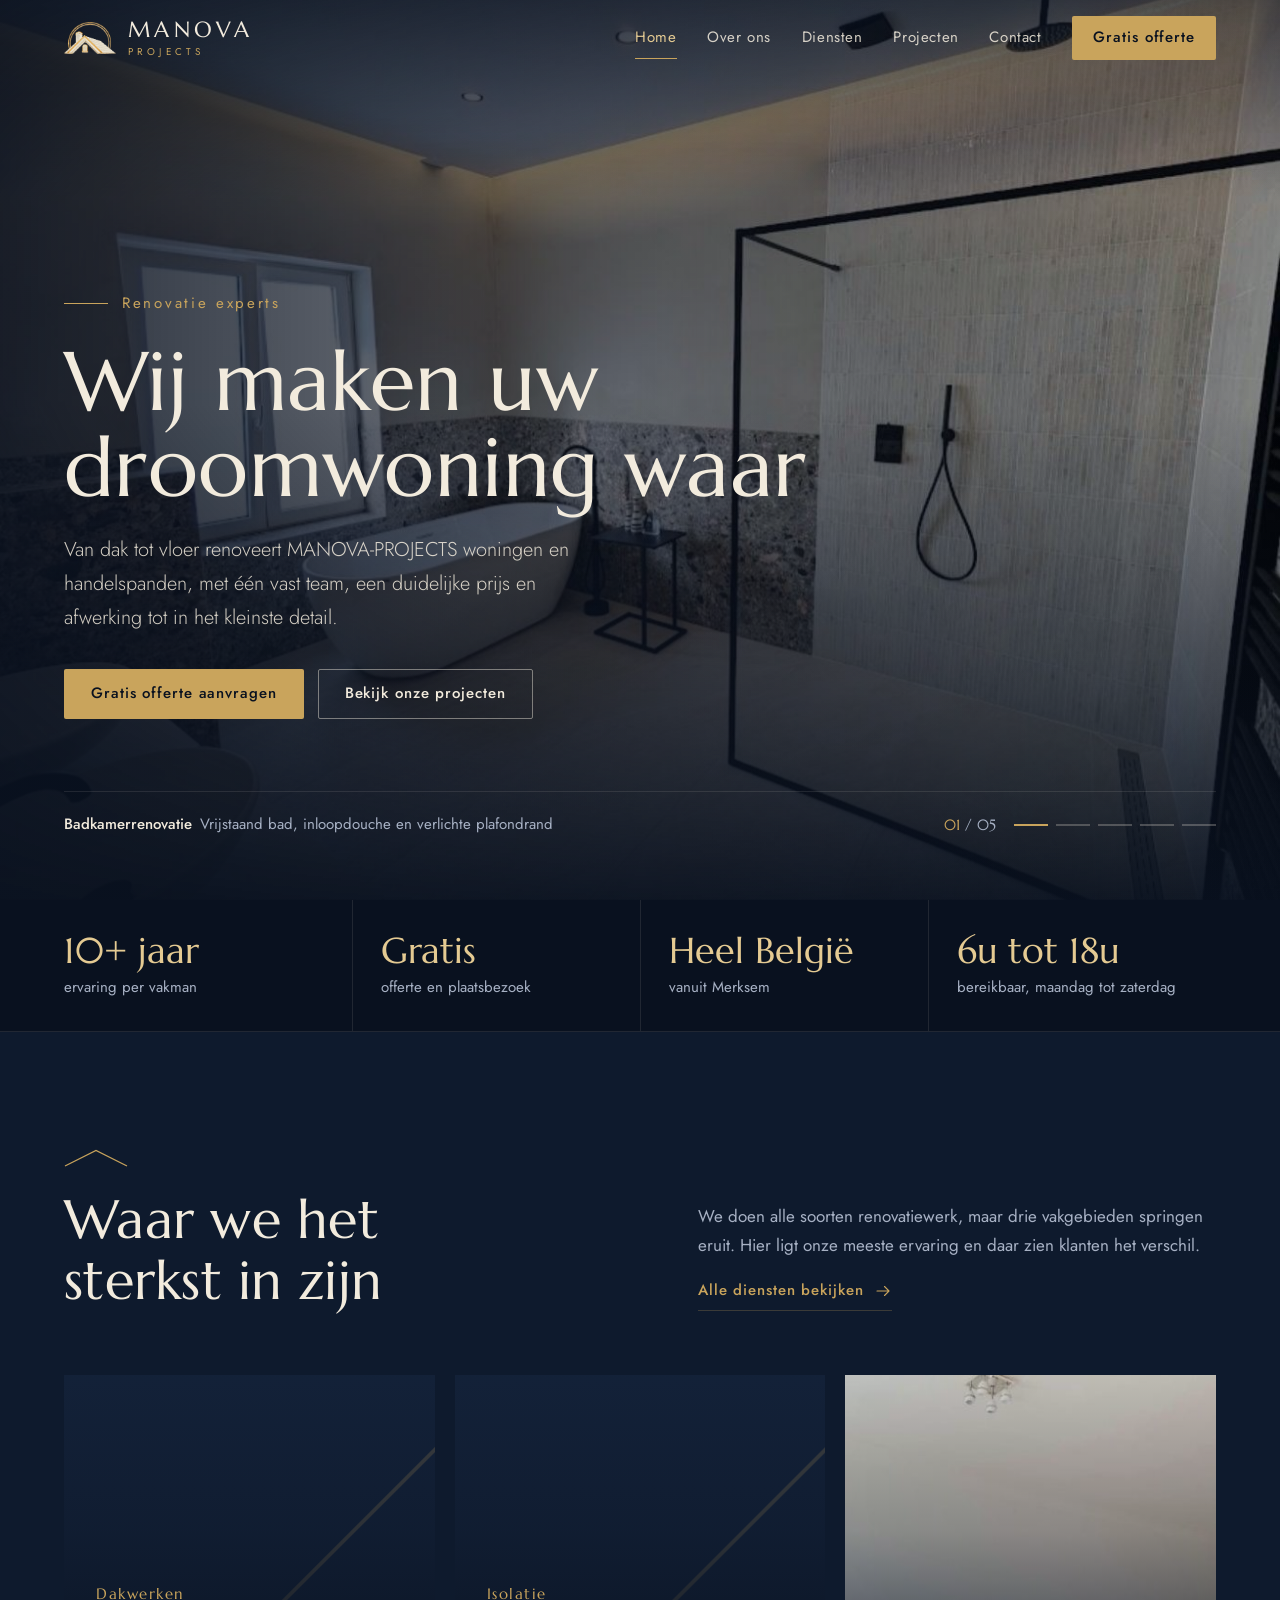
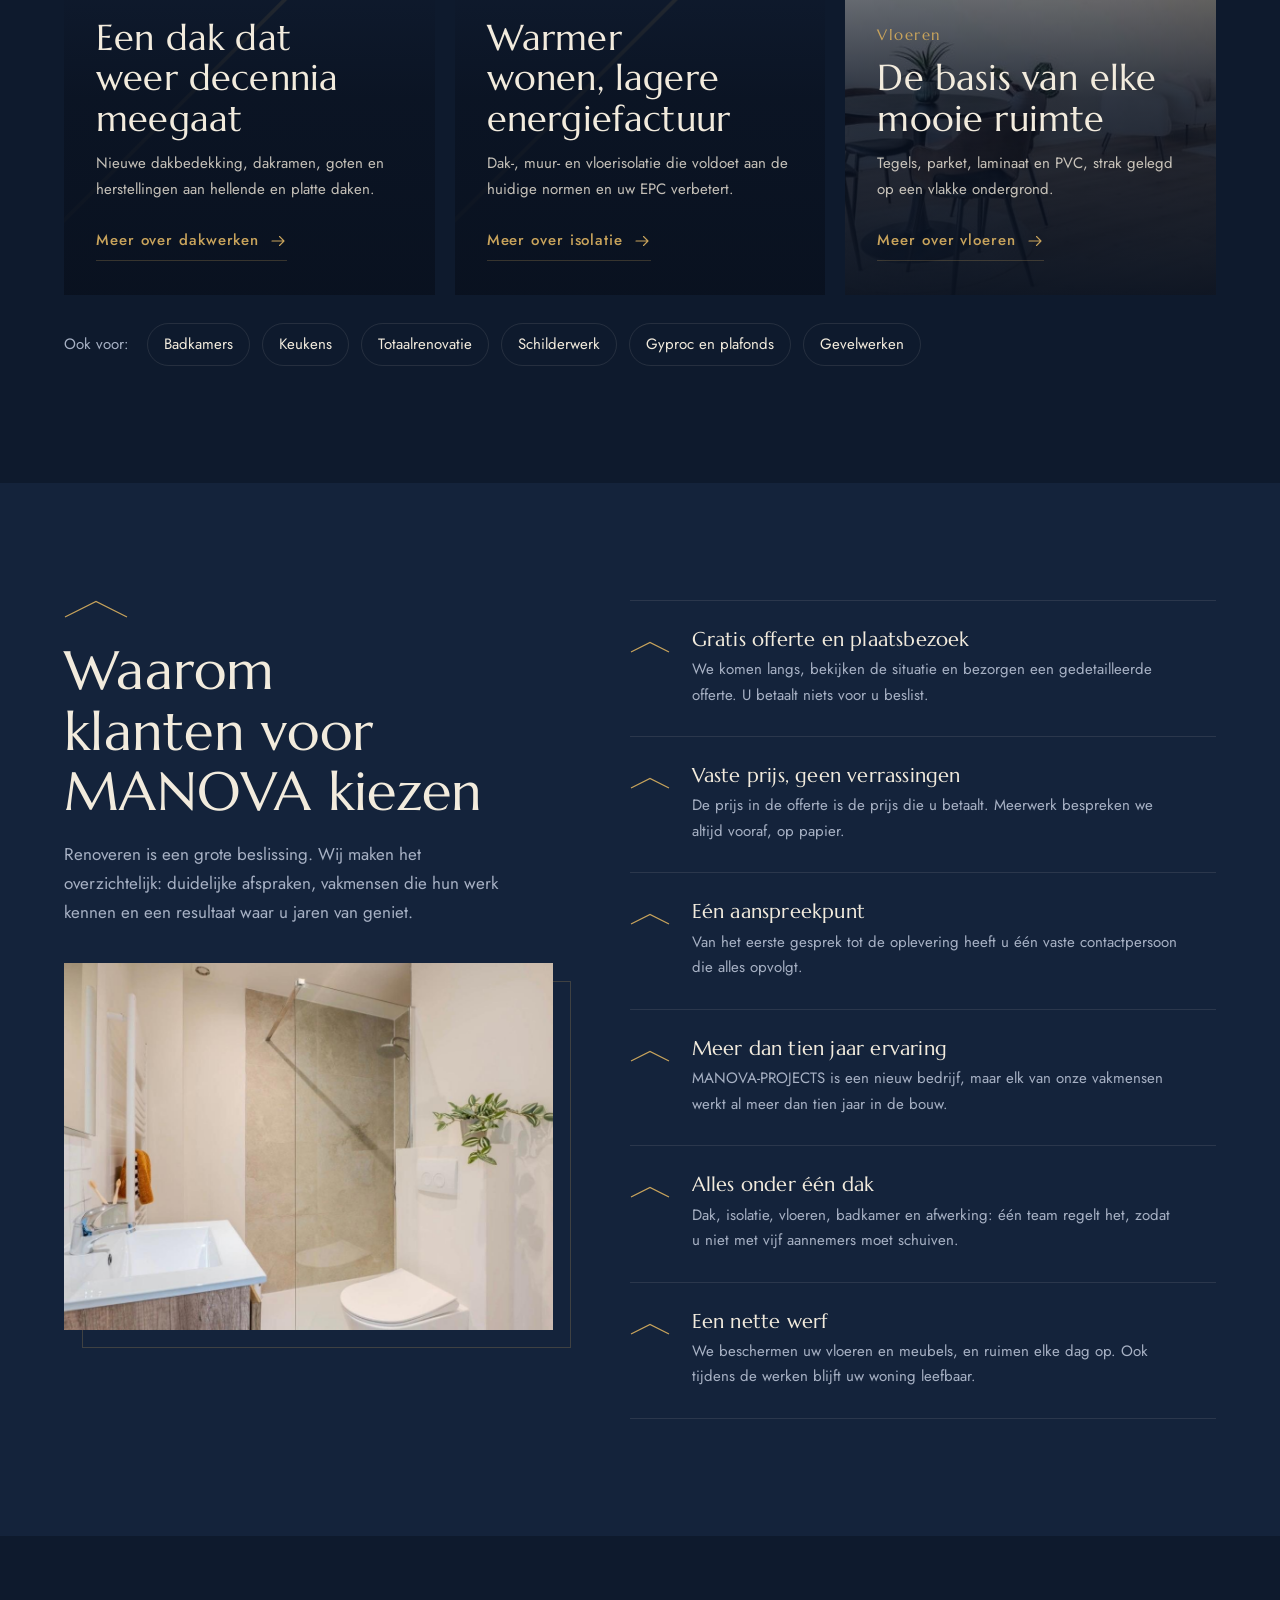
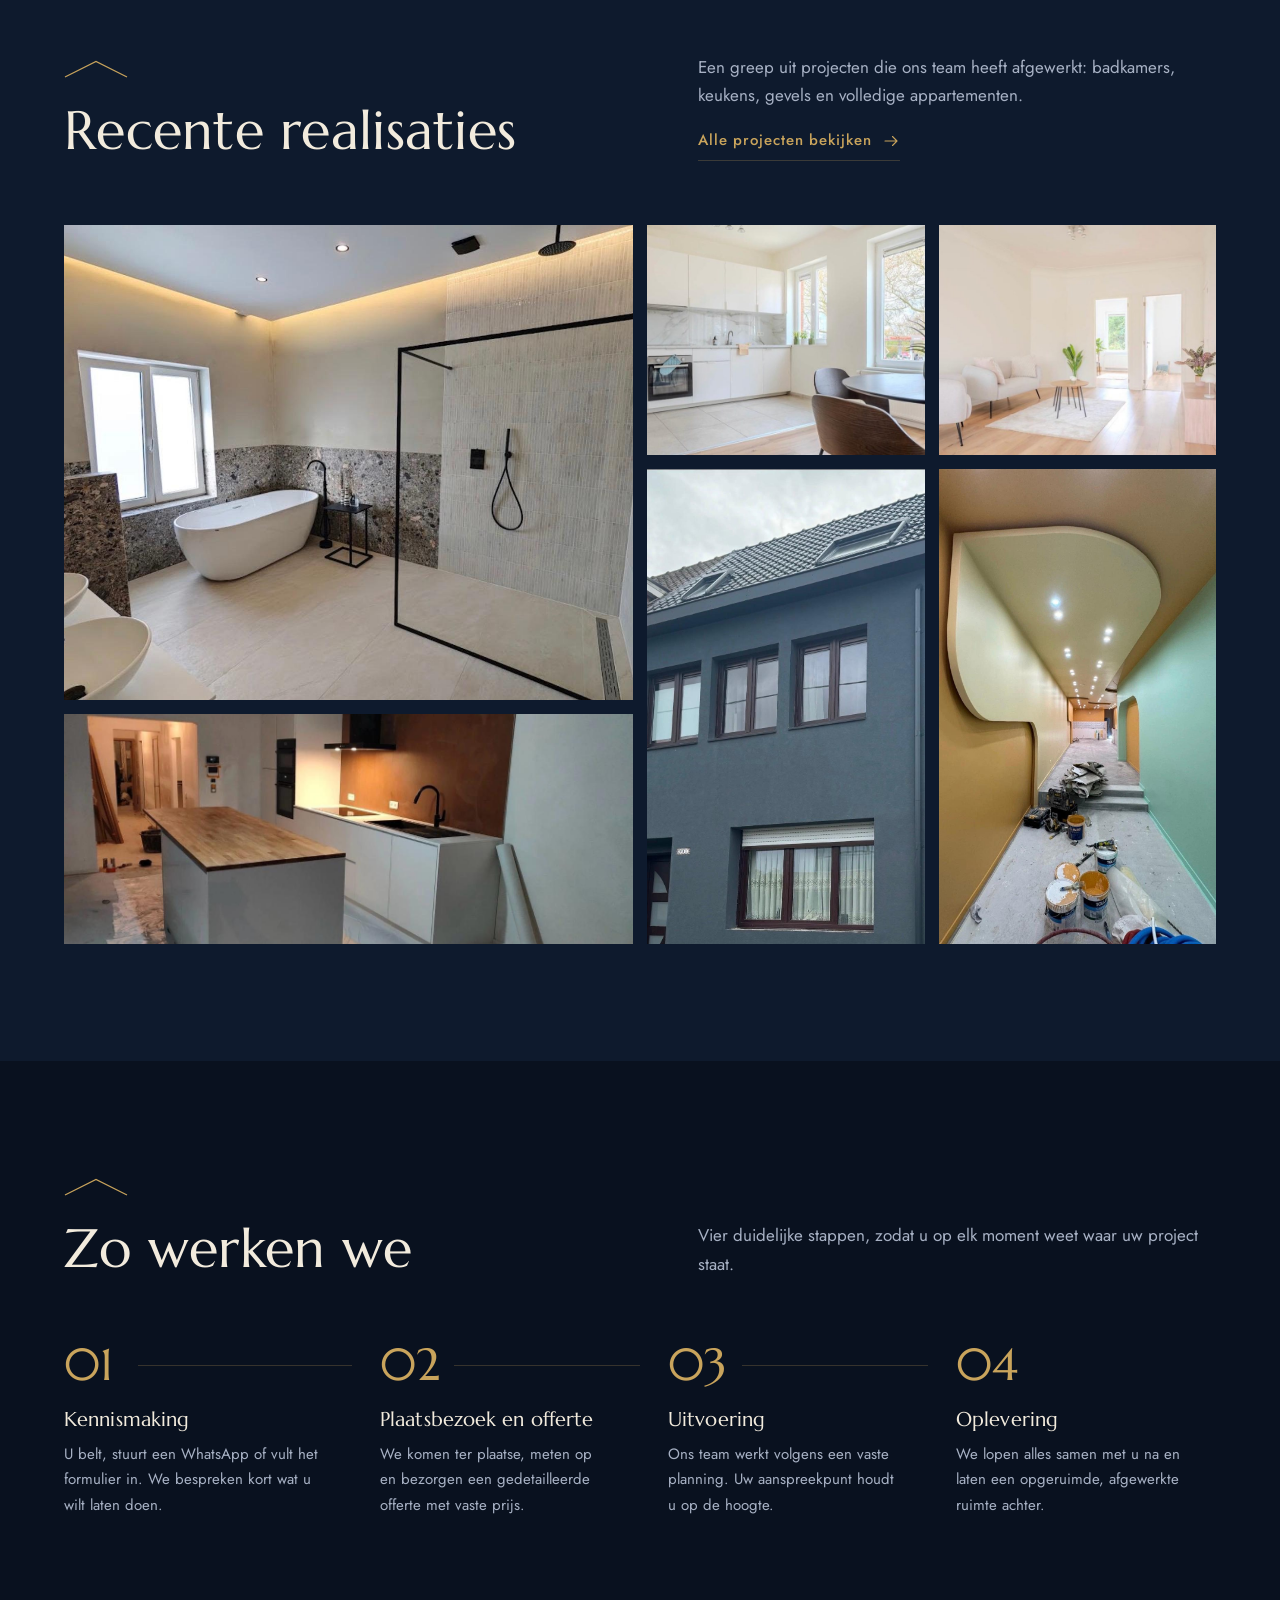
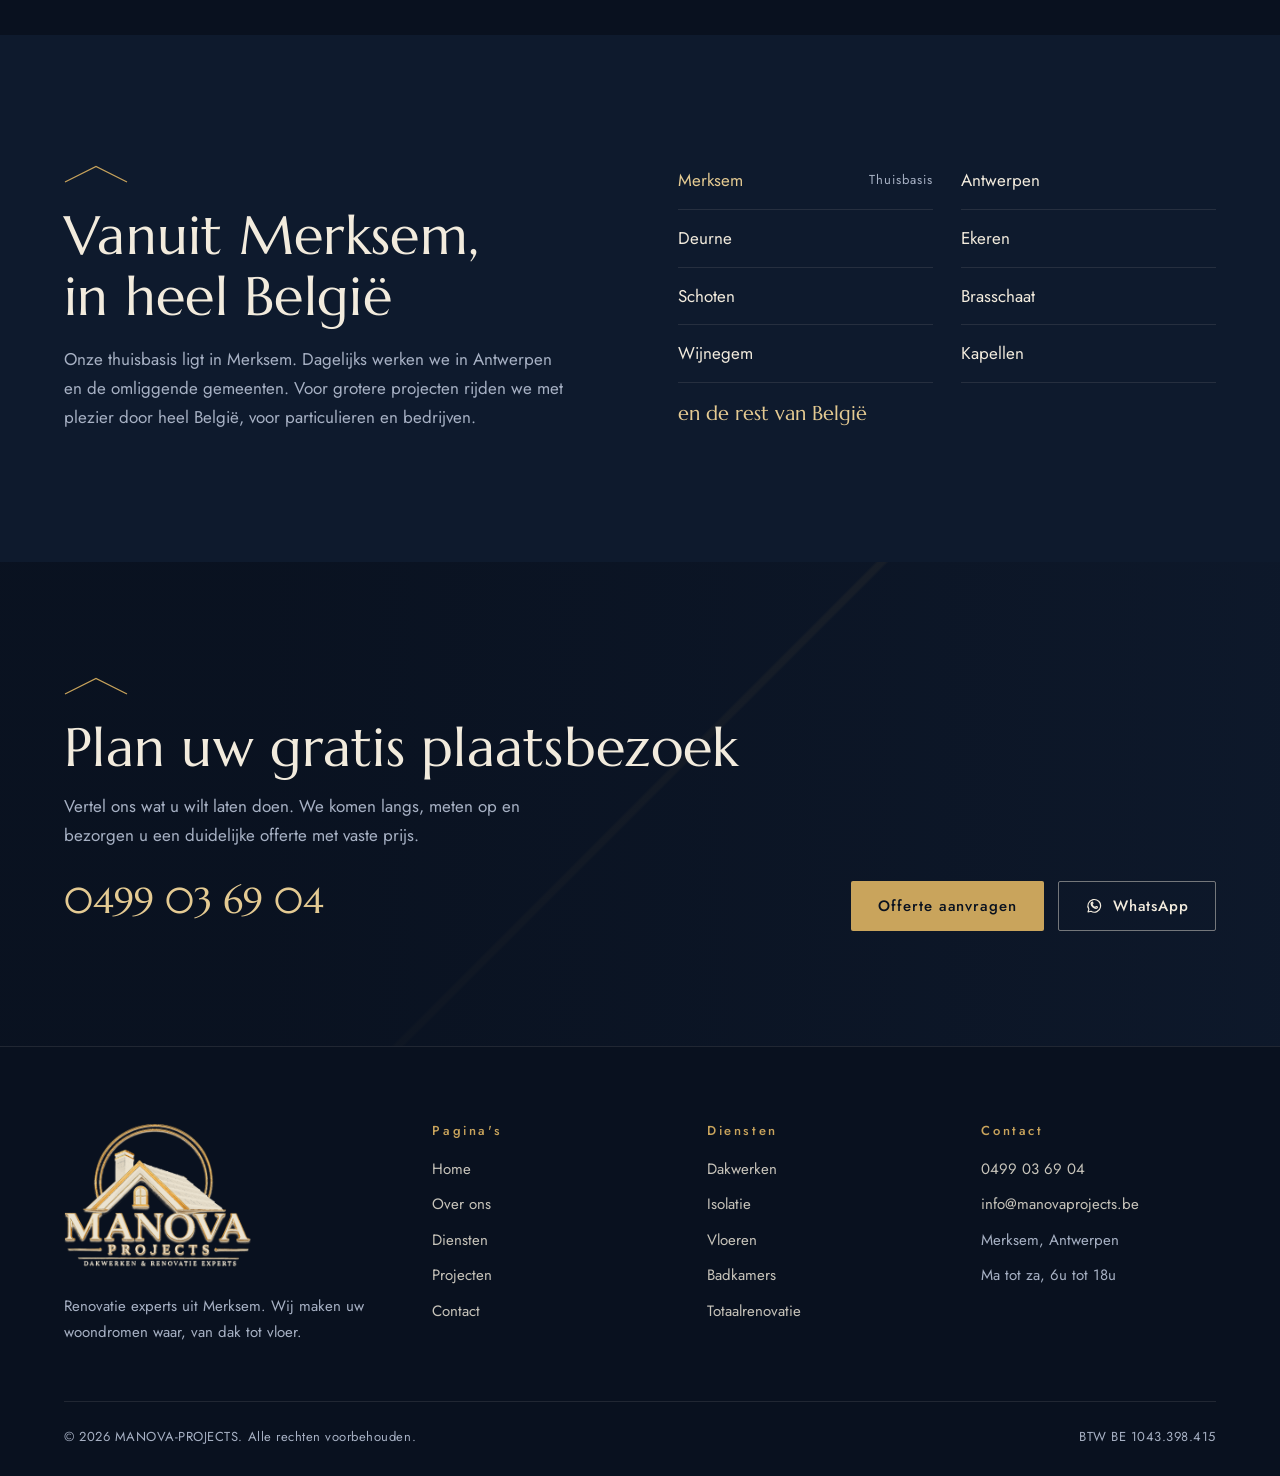
==== index.html @ 38bc994d "Add files via upload" ====
<!DOCTYPE html>
<html lang="nl-BE">
<head>
<meta charset="utf-8">
<meta name="viewport" content="width=device-width, initial-scale=1, viewport-fit=cover">
<title>MANOVA-PROJECTS | Renovatie, dakwerken en isolatie in Antwerpen</title>
<meta name="description" content="MANOVA-PROJECTS uit Merksem: dakwerken, isolatie, vloeren, badkamers, keukens en totaalrenovatie voor particulieren en bedrijven. Gratis offerte met vaste prijs.">
<meta name="theme-color" content="#09111F">
<meta property="og:type" content="website">
<meta property="og:locale" content="nl_BE">
<meta property="og:site_name" content="MANOVA-PROJECTS">
<meta property="og:title" content="MANOVA-PROJECTS | Renovatie, dakwerken en isolatie in Antwerpen">
<meta property="og:description" content="MANOVA-PROJECTS uit Merksem: dakwerken, isolatie, vloeren, badkamers, keukens en totaalrenovatie voor particulieren en bedrijven. Gratis offerte met vaste prijs.">
<meta property="og:image" content="https://manovaprojects.be/images/badkamer-vrijstaand-bad.jpg">
<meta property="og:url" content="https://manovaprojects.be/">
<link rel="canonical" href="https://manovaprojects.be/">
<link rel="icon" type="image/png" href="images/favicon.png">
<link rel="apple-touch-icon" href="images/apple-touch-icon.png">
<link rel="preconnect" href="https://fonts.googleapis.com">
<link rel="preconnect" href="https://fonts.gstatic.com" crossorigin>
<link rel="stylesheet" href="https://fonts.googleapis.com/css2?family=Jost:wght@300;400;500&family=Marcellus&display=swap">
<link rel="stylesheet" href="style.css?v=2">
<script type="application/ld+json">
{
  "@context": "https://schema.org",
  "@type": "HomeAndConstructionBusiness",
  "name": "MANOVA-PROJECTS",
  "slogan": "Renovatie experts, dromen waar maken",
  "telephone": "+32499036904",
  "email": "info@manovaprojects.be",
  "vatID": "BE1043398415",
  "image": "https://manovaprojects.be/images/logo-manova-projects.png",
  "logo": "https://manovaprojects.be/images/logo-manova-projects.png",
  "url": "https://manovaprojects.be/",
  "address": { "@type": "PostalAddress", "addressLocality": "Merksem", "addressRegion": "Antwerpen", "addressCountry": "BE" },
  "areaServed": "BE",
  "openingHoursSpecification": [{ "@type": "OpeningHoursSpecification", "dayOfWeek": ["Monday","Tuesday","Wednesday","Thursday","Friday","Saturday"], "opens": "06:00", "closes": "18:00" }]
}
</script>
</head>
<body class="page-home">
<a class="skip-link" href="#inhoud">Naar de inhoud</a>

<header class="site-header">
  <div class="wrap header-inner">
    <a class="brand" href="index.html" aria-label="MANOVA-PROJECTS, naar de startpagina">
      <img src="images/logo-embleem.png" alt="" width="300" height="186">
      <span class="brand-text"><span class="brand-name">MANOVA</span><span class="brand-sub">PROJECTS</span></span>
    </a>
    <nav class="main-nav" id="hoofdmenu" aria-label="Hoofdmenu">
      <a href="index.html" aria-current="page">Home</a>
      <a href="over-ons.html">Over ons</a>
      <a href="diensten.html">Diensten</a>
      <a href="projecten.html">Projecten</a>
      <a href="contact.html">Contact</a>
      <a class="btn btn-gold" href="contact.html">Gratis offerte</a>
    </nav>
    <button class="menu-toggle" type="button" aria-controls="hoofdmenu" aria-expanded="false" aria-label="Menu openen">
      <span></span><span></span><span></span>
    </button>
  </div>
</header>

<main id="inhoud">

<section class="hero" data-slideshow aria-label="Uitgelichte projecten">
  <div class="hero-slides">
    <figure class="hero-slide is-active" data-type="Badkamerrenovatie" data-caption="Vrijstaand bad, inloopdouche en verlichte plafondrand">
      <img src="images/badkamer-vrijstaand-bad.jpg" alt="Gerenoveerde badkamer met vrijstaand bad en inloopdouche met zwart profiel" width="1309" height="936" fetchpriority="high">
    </figure>
    <figure class="hero-slide" data-type="Keuken op maat" data-caption="Kookeiland met massief eiken werkblad">
      <img src="images/keuken-eiland-maatwerk.jpg" alt="Nieuwe witte keuken met kookeiland in eik" width="1196" height="519" loading="lazy" decoding="async">
    </figure>
    <figure class="hero-slide" data-type="Gevelrenovatie" data-caption="Gevel afgewerkt met crepi in antraciet">
      <img src="images/gevel-crepi-antraciet.jpg" alt="Rijwoning met nieuwe gevel in antraciet crepi en dakvlakramen" width="1320" height="1376" loading="lazy" decoding="async" style="object-position:center 30%">
    </figure>
    <figure class="hero-slide" data-type="Gyproc en schilderwerk" data-caption="Gebogen verlaagd plafond met inbouwspots">
      <img src="images/gang-gyproc-plafond.jpg" alt="Gang met gebogen gyprocplafond, inbouwspots en kleurrijk schilderwerk" width="1199" height="1593" loading="lazy" decoding="async" style="object-position:center 40%">
    </figure>
    <figure class="hero-slide" data-type="Totaalrenovatie appartement" data-caption="Nieuwe vloeren, wanden en verlichting">
      <img src="images/woonkamer-eethoek-parket.jpg" alt="Lichte gerenoveerde woonkamer met eethoek en nieuwe houten vloer" width="949" height="566" loading="lazy" decoding="async">
    </figure>
  </div>
  <div class="wrap hero-content">
    <p class="hero-kicker">Renovatie experts</p>
    <h1>Wij maken uw droomwoning waar</h1>
    <p class="hero-lead">Van dak tot vloer renoveert MANOVA-PROJECTS woningen en handelspanden, met één vast team, een duidelijke prijs en afwerking tot in het kleinste detail.</p>
    <div class="hero-actions">
      <a class="btn btn-gold" href="contact.html">Gratis offerte aanvragen</a>
      <a class="btn btn-line" href="projecten.html">Bekijk onze projecten</a>
    </div>
    <div class="hero-meta">
      <p class="hero-caption" aria-live="polite"><strong>Badkamerrenovatie</strong>&ensp;Vrijstaand bad, inloopdouche en verlichte plafondrand</p>
      <div class="hero-controls">
        <span class="hero-count"><b>01</b> / <span>05</span></span>
        <div class="hero-dots"></div>
      </div>
    </div>
  </div>
</section>

<section class="facts" aria-label="In het kort">
  <div class="wrap">
    <ul class="facts-list">
      <li><strong>10+ jaar</strong><span>ervaring per vakman</span></li>
      <li><strong>Gratis</strong><span>offerte en plaatsbezoek</span></li>
      <li><strong>Heel België</strong><span>vanuit Merksem</span></li>
      <li><strong>6u tot 18u</strong><span>bereikbaar, maandag tot zaterdag</span></li>
    </ul>
  </div>
</section>

<section class="section" aria-labelledby="diensten-titel">
  <div class="wrap">
    <div class="section-head reveal">
      <div>
        <svg class="gable" viewBox="0 0 64 18" aria-hidden="true"><path d="M1 17 32 1.5 63 17" fill="none" stroke="currentColor" stroke-width="1.2"/></svg>
        <h2 id="diensten-titel">Waar we het sterkst in zijn</h2>
      </div>
      <div>
        <p>We doen alle soorten renovatiewerk, maar drie vakgebieden springen eruit. Hier ligt onze meeste ervaring en daar zien klanten het verschil.</p>
        <a class="link-gold" href="diensten.html">Alle diensten bekijken <svg viewBox="0 0 24 24" fill="none" stroke="currentColor" stroke-width="1.5" stroke-linecap="round" stroke-linejoin="round" aria-hidden="true"><path d="M4 12h15M14 6l6 6-6 6"/></svg></a>
      </div>
    </div>

    <div class="spotlight">
      <a class="spot reveal" href="diensten.html#dakwerken">
        <img src="images/dakwerk-dakpannen-leggen.jpg" alt="Dakwerker plaatst nieuwe dakpannen op een hellend dak" width="1600" height="1067" loading="lazy" decoding="async" data-fallback="https://images.unsplash.com/photo-1745478433539-90d9a2e8579e?auto=format&amp;fit=crop&amp;w=1600&amp;q=80">
        <div class="spot-body">
          <span class="spot-num">Dakwerken</span>
          <h3>Een dak dat weer decennia meegaat</h3>
          <p>Nieuwe dakbedekking, dakramen, goten en herstellingen aan hellende en platte daken.</p>
          <span class="link-gold">Meer over dakwerken <svg viewBox="0 0 24 24" fill="none" stroke="currentColor" stroke-width="1.5" stroke-linecap="round" stroke-linejoin="round" aria-hidden="true"><path d="M4 12h15M14 6l6 6-6 6"/></svg></span>
        </div>
      </a>
      <a class="spot reveal" data-delay="1" href="diensten.html#isolatie">
        <img src="images/isolatie-glaswol-wand.jpg" alt="Isolatiemateriaal tussen de stijlen van een wand" width="1600" height="1067" loading="lazy" decoding="async" data-fallback="https://images.unsplash.com/photo-1607400201889-565b1ee75f8e?auto=format&amp;fit=crop&amp;w=1600&amp;q=80">
        <div class="spot-body">
          <span class="spot-num">Isolatie</span>
          <h3>Warmer wonen, lagere energiefactuur</h3>
          <p>Dak-, muur- en vloerisolatie die voldoet aan de huidige normen en uw EPC verbetert.</p>
          <span class="link-gold">Meer over isolatie <svg viewBox="0 0 24 24" fill="none" stroke="currentColor" stroke-width="1.5" stroke-linecap="round" stroke-linejoin="round" aria-hidden="true"><path d="M4 12h15M14 6l6 6-6 6"/></svg></span>
        </div>
      </a>
      <a class="spot reveal" data-delay="2" href="diensten.html#vloeren">
        <img src="images/woonkamer-eethoek-parket.jpg" alt="Nieuwe houten vloer in een gerenoveerde woonkamer" width="949" height="566" loading="lazy" decoding="async">
        <div class="spot-body">
          <span class="spot-num">Vloeren</span>
          <h3>De basis van elke mooie ruimte</h3>
          <p>Tegels, parket, laminaat en PVC, strak gelegd op een vlakke ondergrond.</p>
          <span class="link-gold">Meer over vloeren <svg viewBox="0 0 24 24" fill="none" stroke="currentColor" stroke-width="1.5" stroke-linecap="round" stroke-linejoin="round" aria-hidden="true"><path d="M4 12h15M14 6l6 6-6 6"/></svg></span>
        </div>
      </a>
    </div>

    <div class="also-list reveal">
      <span>Ook voor:</span>
      <a href="diensten.html#badkamers">Badkamers</a>
      <a href="diensten.html#keukens">Keukens</a>
      <a href="diensten.html#totaalrenovatie">Totaalrenovatie</a>
      <a href="diensten.html#schilderwerk">Schilderwerk</a>
      <a href="diensten.html#gyproc">Gyproc en plafonds</a>
      <a href="diensten.html#gevelwerken">Gevelwerken</a>
    </div>
  </div>
</section>

<section class="section section-raised" aria-labelledby="waarom-titel">
  <div class="wrap why">
    <div class="why-visual reveal">
      <svg class="gable" viewBox="0 0 64 18" aria-hidden="true"><path d="M1 17 32 1.5 63 17" fill="none" stroke="currentColor" stroke-width="1.2"/></svg>
      <h2 id="waarom-titel">Waarom klanten voor MANOVA kiezen</h2>
      <p>Renoveren is een grote beslissing. Wij maken het overzichtelijk: duidelijke afspraken, vakmensen die hun werk kennen en een resultaat waar u jaren van geniet.</p>
      <div class="why-photo">
        <img src="images/badkamer-inloopdouche.jpg" alt="Afgewerkte badkamer met inloopdouche en hangtoilet" width="1320" height="792" loading="lazy" decoding="async">
      </div>
    </div>
    <ul class="reasons">
      <li class="reveal"><svg viewBox="0 0 40 12" aria-hidden="true"><path d="M1 11 20 1.5 39 11" fill="none" stroke="currentColor" stroke-width="1.2"/></svg><div><h3>Gratis offerte en plaatsbezoek</h3><p>We komen langs, bekijken de situatie en bezorgen een gedetailleerde offerte. U betaalt niets voor u beslist.</p></div></li>
      <li class="reveal"><svg viewBox="0 0 40 12" aria-hidden="true"><path d="M1 11 20 1.5 39 11" fill="none" stroke="currentColor" stroke-width="1.2"/></svg><div><h3>Vaste prijs, geen verrassingen</h3><p>De prijs in de offerte is de prijs die u betaalt. Meerwerk bespreken we altijd vooraf, op papier.</p></div></li>
      <li class="reveal"><svg viewBox="0 0 40 12" aria-hidden="true"><path d="M1 11 20 1.5 39 11" fill="none" stroke="currentColor" stroke-width="1.2"/></svg><div><h3>Eén aanspreekpunt</h3><p>Van het eerste gesprek tot de oplevering heeft u één vaste contactpersoon die alles opvolgt.</p></div></li>
      <li class="reveal"><svg viewBox="0 0 40 12" aria-hidden="true"><path d="M1 11 20 1.5 39 11" fill="none" stroke="currentColor" stroke-width="1.2"/></svg><div><h3>Meer dan tien jaar ervaring</h3><p>MANOVA-PROJECTS is een nieuw bedrijf, maar elk van onze vakmensen werkt al meer dan tien jaar in de bouw.</p></div></li>
      <li class="reveal"><svg viewBox="0 0 40 12" aria-hidden="true"><path d="M1 11 20 1.5 39 11" fill="none" stroke="currentColor" stroke-width="1.2"/></svg><div><h3>Alles onder één dak</h3><p>Dak, isolatie, vloeren, badkamer en afwerking: één team regelt het, zodat u niet met vijf aannemers moet schuiven.</p></div></li>
      <li class="reveal"><svg viewBox="0 0 40 12" aria-hidden="true"><path d="M1 11 20 1.5 39 11" fill="none" stroke="currentColor" stroke-width="1.2"/></svg><div><h3>Een nette werf</h3><p>We beschermen uw vloeren en meubels, en ruimen elke dag op. Ook tijdens de werken blijft uw woning leefbaar.</p></div></li>
    </ul>
  </div>
</section>

<section class="section" aria-labelledby="projecten-titel">
  <div class="wrap">
    <div class="section-head reveal">
      <div>
        <svg class="gable" viewBox="0 0 64 18" aria-hidden="true"><path d="M1 17 32 1.5 63 17" fill="none" stroke="currentColor" stroke-width="1.2"/></svg>
        <h2 id="projecten-titel">Recente realisaties</h2>
      </div>
      <div>
        <p>Een greep uit projecten die ons team heeft afgewerkt: badkamers, keukens, gevels en volledige appartementen.</p>
        <a class="link-gold" href="projecten.html">Alle projecten bekijken <svg viewBox="0 0 24 24" fill="none" stroke="currentColor" stroke-width="1.5" stroke-linecap="round" stroke-linejoin="round" aria-hidden="true"><path d="M4 12h15M14 6l6 6-6 6"/></svg></a>
      </div>
    </div>
    <div class="mosaic reveal">
      <a href="projecten.html"><figure><img src="images/badkamer-vrijstaand-bad.jpg" alt="Badkamer met vrijstaand bad" width="1309" height="936" loading="lazy" decoding="async"><figcaption>Badkamer met vrijstaand bad</figcaption></figure></a>
      <a href="projecten.html"><figure><img src="images/keuken-wit-marmer.jpg" alt="Witte keuken met marmerlook achterwand" width="949" height="566" loading="lazy" decoding="async"><figcaption>Witte keuken, marmerlook</figcaption></figure></a>
      <a href="projecten.html"><figure><img src="images/woonkamer-renovatie-parket.jpg" alt="Gerenoveerde woonkamer met houten vloer" width="949" height="558" loading="lazy" decoding="async"><figcaption>Woonkamer en vloeren</figcaption></figure></a>
      <a href="projecten.html"><figure><img src="images/gevel-crepi-antraciet.jpg" alt="Gevel in antraciet crepi" width="1320" height="1376" loading="lazy" decoding="async" style="object-position:center 35%"><figcaption>Gevel in antraciet crepi</figcaption></figure></a>
      <a href="projecten.html"><figure><img src="images/gang-gyproc-plafond.jpg" alt="Gang met gebogen gyprocplafond en inbouwspots" width="1199" height="1593" loading="lazy" decoding="async" style="object-position:center 35%"><figcaption>Gebogen gyprocplafond</figcaption></figure></a>
      <a href="projecten.html"><figure><img src="images/keuken-eiland-maatwerk.jpg" alt="Keuken met kookeiland in eik" width="1196" height="519" loading="lazy" decoding="async"><figcaption>Keuken met kookeiland</figcaption></figure></a>
    </div>
  </div>
</section>

<section class="section section-ink" aria-labelledby="werkwijze-titel">
  <div class="wrap">
    <div class="section-head reveal">
      <div>
        <svg class="gable" viewBox="0 0 64 18" aria-hidden="true"><path d="M1 17 32 1.5 63 17" fill="none" stroke="currentColor" stroke-width="1.2"/></svg>
        <h2 id="werkwijze-titel">Zo werken we</h2>
      </div>
      <p>Vier duidelijke stappen, zodat u op elk moment weet waar uw project staat.</p>
    </div>
    <ol class="steps">
      <li class="reveal"><h3>Kennismaking</h3><p>U belt, stuurt een WhatsApp of vult het formulier in. We bespreken kort wat u wilt laten doen.</p></li>
      <li class="reveal" data-delay="1"><h3>Plaatsbezoek en offerte</h3><p>We komen ter plaatse, meten op en bezorgen een gedetailleerde offerte met vaste prijs.</p></li>
      <li class="reveal" data-delay="2"><h3>Uitvoering</h3><p>Ons team werkt volgens een vaste planning. Uw aanspreekpunt houdt u op de hoogte.</p></li>
      <li class="reveal" data-delay="3"><h3>Oplevering</h3><p>We lopen alles samen met u na en laten een opgeruimde, afgewerkte ruimte achter.</p></li>
    </ol>
  </div>
</section>

<section class="section" aria-labelledby="regio-titel">
  <div class="wrap region">
    <div class="reveal">
      <svg class="gable" viewBox="0 0 64 18" aria-hidden="true"><path d="M1 17 32 1.5 63 17" fill="none" stroke="currentColor" stroke-width="1.2"/></svg>
      <h2 id="regio-titel">Vanuit Merksem, in heel België</h2>
      <p>Onze thuisbasis ligt in Merksem. Dagelijks werken we in Antwerpen en de omliggende gemeenten. Voor grotere projecten rijden we met plezier door heel België, voor particulieren en bedrijven.</p>
    </div>
    <ul class="towns reveal" data-delay="1">
      <li class="is-base">Merksem <span>Thuisbasis</span></li>
      <li>Antwerpen</li>
      <li>Deurne</li>
      <li>Ekeren</li>
      <li>Schoten</li>
      <li>Brasschaat</li>
      <li>Wijnegem</li>
      <li>Kapellen</li>
      <li class="is-wide">en de rest van België</li>
    </ul>
  </div>
</section>

<section class="cta-band" aria-labelledby="cta-titel">
  <img src="images/dakwerk-antraciet-dakpannen.jpg" alt="" width="1800" height="1200" loading="lazy" decoding="async" data-fallback="https://images.unsplash.com/photo-1518736346281-76873166a64a?auto=format&amp;fit=crop&amp;w=1800&amp;q=80">
  <div class="wrap cta-inner reveal">
    <div>
      <svg class="gable" viewBox="0 0 64 18" aria-hidden="true"><path d="M1 17 32 1.5 63 17" fill="none" stroke="currentColor" stroke-width="1.2"/></svg>
      <h2 id="cta-titel">Plan uw gratis plaatsbezoek</h2>
      <p>Vertel ons wat u wilt laten doen. We komen langs, meten op en bezorgen u een duidelijke offerte met vaste prijs.</p>
      <a class="cta-phone" href="tel:+32499036904">0499 03 69 04</a>
    </div>
    <div class="cta-actions">
      <a class="btn btn-gold" href="contact.html">Offerte aanvragen</a>
      <a class="btn btn-line" href="https://wa.me/32499036904" target="_blank" rel="noopener"><svg viewBox="0 0 24 24" fill="none" stroke="currentColor" stroke-width="1.5" stroke-linecap="round" stroke-linejoin="round" aria-hidden="true"><path d="M4 20l1.2-3.6A8.5 8.5 0 1 1 8 19.1L4 20Z"/><path d="M9.2 8.6c.2 1.9 2.3 4.5 4.6 5.3l1.3-1.2 1.6.8c-.2 1.2-1 1.8-2 1.8-3 0-6.6-3.5-6.6-6.5 0-1 .6-1.8 1.8-2l.8 1.6-1.5.2Z"/></svg>WhatsApp</a>
    </div>
  </div>
</section>

</main>

<footer class="site-footer">
  <div class="wrap">
    <div class="footer-grid">
      <div class="footer-logo">
        <img src="images/logo-manova-projects.png" alt="MANOVA-PROJECTS, dakwerken en renovatie experts" width="900" height="684" loading="lazy" decoding="async">
        <p>Renovatie experts uit Merksem. Wij maken uw woondromen waar, van dak tot vloer.</p>
      </div>
      <div>
        <h3>Pagina's</h3>
        <ul class="footer-links">
          <li><a href="index.html">Home</a></li>
          <li><a href="over-ons.html">Over ons</a></li>
          <li><a href="diensten.html">Diensten</a></li>
          <li><a href="projecten.html">Projecten</a></li>
          <li><a href="contact.html">Contact</a></li>
        </ul>
      </div>
      <div>
        <h3>Diensten</h3>
        <ul class="footer-links">
          <li><a href="diensten.html#dakwerken">Dakwerken</a></li>
          <li><a href="diensten.html#isolatie">Isolatie</a></li>
          <li><a href="diensten.html#vloeren">Vloeren</a></li>
          <li><a href="diensten.html#badkamers">Badkamers</a></li>
          <li><a href="diensten.html#totaalrenovatie">Totaalrenovatie</a></li>
        </ul>
      </div>
      <div>
        <h3>Contact</h3>
        <ul class="footer-links">
          <li><a href="tel:+32499036904">0499 03 69 04</a></li>
          <li><a href="mailto:info@manovaprojects.be">info@manovaprojects.be</a></li>
          <li><span>Merksem, Antwerpen</span></li>
          <li><span>Ma tot za, 6u tot 18u</span></li>
        </ul>
      </div>
    </div>
    <div class="footer-bottom">
      <span>&copy; <span data-year>2026</span> MANOVA-PROJECTS. Alle rechten voorbehouden.</span>
      <span>BTW BE 1043.398.415</span>
    </div>
  </div>
</footer>

<nav class="mobile-bar" aria-label="Snel contact">
  <a href="tel:+32499036904"><svg viewBox="0 0 24 24" fill="none" stroke="currentColor" stroke-width="1.5" stroke-linecap="round" stroke-linejoin="round" aria-hidden="true"><path d="M5 3.5h3l1.6 4.2-2 1.3a12 12 0 0 0 7.4 7.4l1.3-2 4.2 1.6v3A2 2 0 0 1 18.4 21 15.5 15.5 0 0 1 3 5.6 2 2 0 0 1 5 3.5Z"/></svg>Bellen</a>
  <a href="https://wa.me/32499036904" target="_blank" rel="noopener"><svg viewBox="0 0 24 24" fill="none" stroke="currentColor" stroke-width="1.5" stroke-linecap="round" stroke-linejoin="round" aria-hidden="true"><path d="M4 20l1.2-3.6A8.5 8.5 0 1 1 8 19.1L4 20Z"/><path d="M9.2 8.6c.2 1.9 2.3 4.5 4.6 5.3l1.3-1.2 1.6.8c-.2 1.2-1 1.8-2 1.8-3 0-6.6-3.5-6.6-6.5 0-1 .6-1.8 1.8-2l.8 1.6-1.5.2Z"/></svg>WhatsApp</a>
  <a class="is-primary" href="contact.html"><svg viewBox="0 0 24 24" fill="none" stroke="currentColor" stroke-width="1.5" stroke-linecap="round" stroke-linejoin="round" aria-hidden="true"><path d="M6 3h8l4 4v14H6Z"/><path d="M14 3v4h4M9 12h6M9 16h6"/></svg>Offerte</a>
</nav>

<script src="script.js?v=2"></script>
</body>
</html>
---- style.css ----
/* =========================================================
   MANOVA-PROJECTS — style.css
   Layout: links uitgelijnde, ruime kolommen op diepe nachtblauwe
   grond; goud alleen voor fijne lijnen, cijfers en de hoofdknop.
   ========================================================= */

:root {
  /* Kleur */
  --ink: #09111F;          /* diepste achtergrond */
  --navy: #0E1A2D;         /* hoofdachtergrond */
  --navy-2: #14233B;       /* verhoogde vlakken */
  --navy-3: #1C2E4C;       /* randen op vlakken */
  --gold: #C9A45C;         /* accent uit het logo */
  --gold-2: #E4CA92;       /* goud op hover */
  --ivory: #F2EBDD;        /* tekst */
  --mist: #A7B1C4;         /* gedempte tekst */
  --line: rgba(201, 164, 92, 0.24);
  --line-soft: rgba(242, 235, 221, 0.10);

  /* Type */
  --display: "Marcellus", "Trajan Pro", Georgia, "Times New Roman", serif;
  --body: "Jost", "Avenir Next", "Segoe UI", system-ui, -apple-system, sans-serif;

  --fs-xs: 0.8125rem;
  --fs-sm: 0.9375rem;
  --fs-md: 1.0625rem;
  --fs-lg: 1.25rem;
  --fs-xl: clamp(1.6rem, 1.2rem + 1.6vw, 2.25rem);
  --fs-2xl: clamp(2.1rem, 1.4rem + 2.8vw, 3.4rem);
  --fs-hero: clamp(2.5rem, 1.5rem + 4.6vw, 5.2rem);

  /* Maat */
  --wrap: 1240px;
  --gutter: clamp(16px, 4.5vw, 44px);
  --section: clamp(72px, 6vw + 40px, 140px);
  --radius: 2px;
  --header-h: 76px;
  --ease: cubic-bezier(0.22, 0.61, 0.36, 1);

  color-scheme: dark;
}

/* ---------- Basis ---------- */
*, *::before, *::after { box-sizing: border-box; }

html {
  -webkit-text-size-adjust: 100%;
  text-size-adjust: 100%;
  scroll-behavior: smooth;
  scroll-padding-top: calc(var(--header-h) + 12px);
  background: var(--ink);
}

body {
  margin: 0;
  background: var(--navy);
  color: var(--ivory);
  font-family: var(--body);
  font-size: var(--fs-md);
  font-weight: 400;
  line-height: 1.7;
  -webkit-font-smoothing: antialiased;
  -moz-osx-font-smoothing: grayscale;
  -webkit-tap-highlight-color: transparent;
  overflow-x: hidden;
}

img { display: block; max-width: 100%; height: auto; }
a { color: inherit; text-decoration: none; }
button, input, select, textarea { font: inherit; color: inherit; }
button { cursor: pointer; }

h1, h2, h3, h4 {
  font-family: var(--display);
  font-weight: 400;
  line-height: 1.12;
  letter-spacing: 0.005em;
  margin: 0;
  text-wrap: balance;
}
p { margin: 0; }
p + p { margin-top: 1em; }

:focus-visible {
  outline: 2px solid var(--gold);
  outline-offset: 3px;
}

::selection { background: var(--gold); color: var(--ink); }

.skip-link {
  position: absolute;
  left: 16px;
  top: -60px;
  z-index: 200;
  background: var(--gold);
  color: var(--ink);
  padding: 10px 16px;
  font-weight: 500;
}
.skip-link:focus { top: calc(env(safe-area-inset-top, 0px) + 12px); }

.wrap {
  width: 100%;
  max-width: var(--wrap);
  margin-inline: auto;
  padding-inline: var(--gutter);
}

/* ---------- Knoppen ---------- */
.btn {
  display: inline-flex;
  align-items: center;
  justify-content: center;
  gap: 10px;
  min-height: 50px;
  padding: 0 26px;
  border: 1px solid transparent;
  border-radius: var(--radius);
  font-size: var(--fs-sm);
  font-weight: 500;
  letter-spacing: 0.06em;
  transition: background-color .3s var(--ease), color .3s var(--ease), border-color .3s var(--ease);
  white-space: nowrap;
}
.btn svg { width: 18px; height: 18px; flex: none; }
.btn:disabled { opacity: .7; cursor: wait; }

.btn-gold { background: var(--gold); color: var(--ink); }
.btn-gold:hover { background: var(--gold-2); }

.btn-line { border-color: rgba(242, 235, 221, 0.45); color: var(--ivory); }
.btn-line:hover { border-color: var(--gold); color: var(--gold-2); }

.link-gold {
  display: inline-flex;
  align-items: center;
  gap: 10px;
  color: var(--gold);
  font-size: var(--fs-sm);
  font-weight: 500;
  letter-spacing: 0.06em;
  padding-block: 6px;
  border-bottom: 1px solid var(--line);
  transition: color .3s, border-color .3s;
}
.link-gold svg { width: 18px; height: 18px; flex: none; transition: transform .3s var(--ease); }
.link-gold:hover { color: var(--gold-2); border-color: var(--gold-2); }
.link-gold:hover svg, .spot:hover .link-gold svg { transform: translateX(4px); }

/* ---------- Header ---------- */
.site-header {
  position: fixed;
  inset: 0 0 auto 0;
  z-index: 100;
  padding-top: env(safe-area-inset-top, 0px);
  transition: background-color .4s var(--ease), border-color .4s var(--ease);
  border-bottom: 1px solid transparent;
}
.site-header.is-solid,
body.menu-open .site-header {
  background: rgba(9, 17, 31, 0.94);
  -webkit-backdrop-filter: blur(14px);
  backdrop-filter: blur(14px);
  border-bottom-color: var(--line-soft);
}
/* backdrop-filter zou het volledig-scherm menu insluiten; uitzetten zolang het open is */
body.menu-open .site-header {
  -webkit-backdrop-filter: none;
  backdrop-filter: none;
  background: var(--ink);
}

.header-inner {
  height: var(--header-h);
  display: flex;
  align-items: center;
  justify-content: space-between;
  gap: 24px;
}

.brand {
  display: flex;
  align-items: center;
  gap: 12px;
  flex: none;
}
.brand img { width: 52px; height: auto; }
.brand-text { display: flex; flex-direction: column; line-height: 1; }
.brand-name {
  font-family: var(--display);
  font-size: 1.35rem;
  letter-spacing: 0.2em;
}
.brand-sub {
  margin-top: 6px;
  font-size: 0.62rem;
  letter-spacing: 0.42em;
  color: var(--gold);
}

.main-nav { display: flex; align-items: center; gap: clamp(18px, 2.4vw, 36px); }
.main-nav a:not(.btn) {
  position: relative;
  font-size: var(--fs-sm);
  letter-spacing: 0.04em;
  color: var(--ivory);
  padding-block: 8px;
  opacity: .86;
  transition: opacity .3s, color .3s;
}
.main-nav a:not(.btn)::after {
  content: "";
  position: absolute;
  left: 0; right: 0; bottom: 0;
  height: 1px;
  background: var(--gold);
  transform: scaleX(0);
  transform-origin: left;
  transition: transform .4s var(--ease);
}
.main-nav a:not(.btn):hover { opacity: 1; }
.main-nav a:not(.btn):hover::after,
.main-nav a[aria-current="page"]::after { transform: scaleX(1); }
.main-nav a[aria-current="page"] { opacity: 1; color: var(--gold-2); }
.main-nav .btn { min-height: 44px; padding: 0 20px; }

.menu-toggle {
  display: none;
  width: 48px; height: 48px;
  margin-right: -10px;
  background: none;
  border: 0;
  position: relative;
}
.menu-toggle span {
  position: absolute;
  left: 12px; right: 12px;
  height: 1.5px;
  background: var(--ivory);
  transition: transform .35s var(--ease), opacity .2s, top .35s var(--ease);
}
.menu-toggle span:nth-child(1) { top: 17px; }
.menu-toggle span:nth-child(2) { top: 23.5px; }
.menu-toggle span:nth-child(3) { top: 30px; }
body.menu-open .menu-toggle span:nth-child(1) { top: 23.5px; transform: rotate(45deg); }
body.menu-open .menu-toggle span:nth-child(2) { opacity: 0; }
body.menu-open .menu-toggle span:nth-child(3) { top: 23.5px; transform: rotate(-45deg); }

/* ---------- Hero met slideshow ---------- */
.hero {
  position: relative;
  min-height: 600px;
  height: 100vh;
  height: 100svh;
  max-height: 940px;
  display: flex;
  align-items: flex-end;
  overflow: hidden;
  background: var(--ink);
  isolation: isolate;
}
.hero-slides { position: absolute; inset: 0; z-index: -2; }
.hero-slide {
  position: absolute;
  inset: 0;
  margin: 0;
  opacity: 0;
  transition: opacity 1.6s var(--ease);
}
.hero-slide img {
  width: 100%;
  height: 100%;
  object-fit: cover;
  transform: scale(1.08);
}
.hero-slide.is-active { opacity: 1; }
.hero-slide.is-active img { animation: kenburns 9s linear forwards; }
@keyframes kenburns { from { transform: scale(1.08); } to { transform: scale(1); } }

.hero::before {
  content: "";
  position: absolute;
  inset: 0;
  z-index: -1;
  background:
    linear-gradient(90deg, rgba(9,17,31,.88) 0%, rgba(9,17,31,.55) 45%, rgba(9,17,31,.15) 100%),
    linear-gradient(0deg, rgba(9,17,31,.92) 0%, rgba(9,17,31,0) 55%),
    linear-gradient(180deg, rgba(9,17,31,.65) 0%, rgba(9,17,31,0) 22%);
}

.hero-content {
  padding-bottom: clamp(36px, 7vh, 80px);
  padding-top: calc(var(--header-h) + 40px);
}
.hero-kicker {
  display: flex;
  align-items: center;
  gap: 14px;
  color: var(--gold);
  font-size: var(--fs-sm);
  letter-spacing: 0.18em;
  margin-bottom: 22px;
}
.hero-kicker::before {
  content: "";
  width: 44px;
  height: 1px;
  background: var(--gold);
}
.hero h1 {
  font-size: var(--fs-hero);
  max-width: 13ch;
  line-height: 1.04;
}
.hero-lead {
  margin-top: 22px;
  max-width: 46ch;
  font-size: var(--fs-lg);
  font-weight: 300;
  color: rgba(242, 235, 221, 0.86);
}
.hero-actions {
  display: flex;
  flex-wrap: wrap;
  gap: 14px;
  margin-top: 34px;
}

.hero-meta {
  display: flex;
  align-items: flex-end;
  justify-content: space-between;
  gap: 24px;
  margin-top: clamp(40px, 8vh, 84px);
  padding-top: 20px;
  border-top: 1px solid var(--line-soft);
}
.hero-caption {
  font-size: var(--fs-sm);
  color: var(--mist);
  min-height: 1.7em;
}
.hero-caption strong { color: var(--ivory); font-weight: 500; }
.hero-controls { display: flex; align-items: center; gap: 18px; }
.hero-count {
  font-family: var(--display);
  font-size: var(--fs-sm);
  color: var(--mist);
  font-variant-numeric: tabular-nums;
  white-space: nowrap;
}
.hero-count b { color: var(--gold); font-weight: 400; }
.hero-dots { display: flex; gap: 8px; }
.hero-dot {
  width: 34px;
  height: 24px;
  border: 0;
  background: none;
  padding: 0;
  position: relative;
}
.hero-dot::before,
.hero-dot::after {
  content: "";
  position: absolute;
  left: 0; right: 0; top: 50%;
  height: 2px;
  background: rgba(242,235,221,.25);
}
.hero-dot::after {
  background: var(--gold);
  transform: scaleX(0);
  transform-origin: left;
}
.hero-dot.is-active::after { animation: progress var(--slide-ms, 6500ms) linear forwards; }
.hero-dot.is-done::after { transform: scaleX(1); }
@keyframes progress { to { transform: scaleX(1); } }

/* ---------- Pagina-hero (subpagina's) ---------- */
.page-hero {
  position: relative;
  min-height: clamp(380px, 56vh, 560px);
  display: flex;
  align-items: flex-end;
  overflow: hidden;
  isolation: isolate;
  background: var(--ink);
}
.page-hero > img {
  position: absolute;
  inset: 0;
  z-index: -2;
  width: 100%;
  height: 100%;
  object-fit: cover;
}
.page-hero::before {
  content: "";
  position: absolute;
  inset: 0;
  z-index: -1;
  background:
    linear-gradient(0deg, var(--navy) 0%, rgba(14,26,45,.55) 50%, rgba(9,17,31,.7) 100%),
    linear-gradient(90deg, rgba(9,17,31,.7), rgba(9,17,31,.1));
}
.page-hero .wrap {
  padding-top: calc(var(--header-h) + 60px);
  padding-bottom: clamp(32px, 5vw, 64px);
}
.page-hero h1 { font-size: var(--fs-2xl); max-width: 18ch; }
.page-hero p {
  margin-top: 16px;
  max-width: 52ch;
  color: rgba(242,235,221,.84);
  font-size: var(--fs-lg);
  font-weight: 300;
}
.crumbs {
  display: flex;
  gap: 10px;
  margin-bottom: 18px;
  font-size: var(--fs-xs);
  letter-spacing: 0.12em;
  color: var(--mist);
}
.crumbs a:hover { color: var(--gold-2); }
.crumbs span[aria-hidden] { color: var(--gold); }

/* ---------- Secties ---------- */
.section { padding-block: var(--section); }
.section-ink { background: var(--ink); }
.section-raised { background: var(--navy-2); }

.section-head {
  display: grid;
  grid-template-columns: minmax(0, 1.1fr) minmax(0, 1fr);
  gap: 24px 64px;
  align-items: end;
  margin-bottom: clamp(40px, 5vw, 72px);
}
.section-head h2 { font-size: var(--fs-2xl); }
.section-head p { color: var(--mist); max-width: 52ch; }
.section-head .link-gold { justify-self: start; margin-top: 12px; }

.label {
  display: block;
  margin-bottom: 16px;
  font-size: var(--fs-xs);
  letter-spacing: 0.22em;
  color: var(--gold);
}

/* Fijne gouden daklijn: het motief uit het logo */
.gable {
  display: block;
  width: 64px;
  height: 18px;
  margin-bottom: 22px;
  color: var(--gold);
}

/* ---------- Feitenstrook ---------- */
.facts {
  background: var(--ink);
  border-bottom: 1px solid var(--line-soft);
}
.facts-list {
  list-style: none;
  margin: 0;
  padding: 0;
  display: grid;
  grid-template-columns: repeat(4, minmax(0, 1fr));
}
.facts-list li {
  padding: 30px 24px 30px 0;
  display: flex;
  flex-direction: column;
  gap: 4px;
  min-width: 0;
}
.facts-list li + li { padding-left: 28px; border-left: 1px solid var(--line-soft); }
.facts-list strong {
  font-family: var(--display);
  font-weight: 400;
  font-size: var(--fs-xl);
  color: var(--gold-2);
  line-height: 1.15;
}
.facts-list span { font-size: var(--fs-sm); color: var(--mist); }

/* ---------- Uitgelichte diensten (home) ---------- */
.spotlight {
  display: grid;
  grid-template-columns: repeat(3, minmax(0, 1fr));
  gap: 20px;
}
.spot {
  position: relative;
  display: flex;
  align-items: flex-end;
  min-height: 520px;
  overflow: hidden;
  isolation: isolate;
  background: var(--navy-2);
}
.spot img {
  position: absolute;
  inset: 0;
  z-index: -2;
  width: 100%;
  height: 100%;
  object-fit: cover;
  transition: transform 1.2s var(--ease);
}
.spot::before {
  content: "";
  position: absolute;
  inset: 0;
  z-index: -1;
  background: linear-gradient(0deg, rgba(9,17,31,.97) 0%, rgba(9,17,31,.82) 38%, rgba(9,17,31,.35) 70%, rgba(9,17,31,.1) 100%);
}
.spot::after {
  content: "";
  position: absolute;
  inset: 14px;
  border: 1px solid var(--line);
  pointer-events: none;
  opacity: 0;
  transition: opacity .5s var(--ease);
}
.spot:hover img { transform: scale(1.05); }
.spot:hover::after { opacity: 1; }
.spot-body { padding: 34px 32px; }
.spot-num {
  font-family: var(--display);
  color: var(--gold);
  font-size: var(--fs-sm);
  letter-spacing: 0.1em;
}
.spot h3 { font-size: var(--fs-xl); margin-top: 10px; }
.spot p { margin-top: 12px; color: rgba(242,235,221,.8); font-size: var(--fs-sm); }
.spot .link-gold { margin-top: 20px; }

.also-list {
  margin-top: 28px;
  display: flex;
  flex-wrap: wrap;
  gap: 10px 12px;
  align-items: center;
}
.also-list > span { color: var(--mist); font-size: var(--fs-sm); margin-right: 6px; }
.also-list a {
  font-size: var(--fs-sm);
  padding: 8px 16px;
  border: 1px solid var(--line-soft);
  border-radius: 40px;
  color: var(--ivory);
  transition: border-color .3s, color .3s;
}
.also-list a:hover { border-color: var(--gold); color: var(--gold-2); }

/* ---------- Waarom Manova ---------- */
.why {
  display: grid;
  grid-template-columns: minmax(0, 5fr) minmax(0, 6fr);
  gap: clamp(40px, 6vw, 96px);
  align-items: start;
}
.why-visual { position: sticky; top: calc(var(--header-h) + 32px); }
.why-visual h2 { font-size: var(--fs-2xl); }
.why-visual > p { margin-top: 18px; color: var(--mist); max-width: 44ch; }
.why-photo {
  position: relative;
  isolation: isolate; /* houdt het gouden kader zichtbaar, ook op tablet en gsm */
  margin-top: 36px;
  aspect-ratio: 4 / 3;
  max-width: 100%;
}
.why-photo img { width: 100%; height: 100%; object-fit: cover; }
.why-photo::after {
  content: "";
  position: absolute;
  inset: 18px -18px -18px 18px;
  border: 1px solid var(--line);
  z-index: -1;
}

.reasons { list-style: none; margin: 0; padding: 0; }
.reasons li {
  display: grid;
  grid-template-columns: 44px minmax(0, 1fr);
  gap: 18px;
  padding-block: 28px;
  border-bottom: 1px solid var(--line-soft);
}
.reasons li:first-child { border-top: 1px solid var(--line-soft); }
.reasons svg { width: 40px; height: 12px; margin-top: 12px; color: var(--gold); }
.reasons h3 { font-size: var(--fs-lg); letter-spacing: 0.01em; }
.reasons p { margin-top: 6px; color: var(--mist); font-size: var(--fs-sm); max-width: 54ch; }

/* ---------- Projecten-preview ---------- */
.mosaic {
  display: grid;
  grid-template-columns: repeat(4, minmax(0, 1fr));
  grid-auto-rows: clamp(180px, 18vw, 250px);
  gap: 14px;
}
.mosaic a {
  position: relative;
  overflow: hidden;
  background: var(--navy-2);
}
.mosaic figure { margin: 0; height: 100%; }
.mosaic a:nth-child(1) { grid-column: span 2; grid-row: span 2; }
.mosaic a:nth-child(4),
.mosaic a:nth-child(5) { grid-row: span 2; }
.mosaic a:nth-child(6) { grid-column: span 2; }
.mosaic img {
  width: 100%;
  height: 100%;
  object-fit: cover;
  transition: transform 1s var(--ease), opacity .5s;
}
.mosaic a:hover img { transform: scale(1.05); }
.mosaic figcaption,
.tile-caption {
  position: absolute;
  left: 0; right: 0; bottom: 0;
  padding: 40px 18px 14px;
  font-size: var(--fs-sm);
  background: linear-gradient(0deg, rgba(9,17,31,.9), rgba(9,17,31,0));
  opacity: 0;
  transform: translateY(6px);
  transition: opacity .4s var(--ease), transform .4s var(--ease);
}
.mosaic a:hover figcaption,
.mosaic a:focus-visible figcaption { opacity: 1; transform: none; }

/* ---------- Werkwijze ---------- */
.steps {
  list-style: none;
  margin: 0;
  padding: 0;
  display: grid;
  grid-template-columns: repeat(4, minmax(0, 1fr));
  gap: 0;
  counter-reset: step;
}
.steps li {
  position: relative;
  padding: 0 28px 0 0;
  min-width: 0;
}
.steps li + li { padding-left: 28px; }
.steps li::before {
  counter-increment: step;
  content: "0" counter(step);
  display: block;
  font-family: var(--display);
  font-size: 2.8rem;
  line-height: 1;
  color: var(--gold);
  margin-bottom: 22px;
}
.steps li::after {
  content: "";
  position: absolute;
  top: 1.4rem;
  left: 4.6rem;
  right: 0;
  height: 1px;
  background: var(--line);
}
.steps li + li::after { left: calc(28px + 4.6rem); }
.steps li:last-child::after { display: none; }
.steps h3 { font-size: var(--fs-lg); }
.steps p { margin-top: 10px; color: var(--mist); font-size: var(--fs-sm); }

/* ---------- Regio ---------- */
.region {
  display: grid;
  grid-template-columns: minmax(0, 1fr) minmax(0, 1fr);
  gap: clamp(32px, 6vw, 96px);
  align-items: center;
}
.region h2 { font-size: var(--fs-2xl); }
.region p { margin-top: 18px; color: var(--mist); max-width: 50ch; }
.region p:first-child { margin-top: 0; }
.towns {
  list-style: none;
  margin: 0;
  padding: 0;
  display: grid;
  grid-template-columns: repeat(2, minmax(0, 1fr));
  gap: 0 28px;
}
.towns li {
  padding: 14px 0;
  border-bottom: 1px solid var(--line-soft);
  display: flex;
  justify-content: space-between;
  gap: 12px;
  font-size: var(--fs-md);
}
.towns li span { color: var(--mist); font-size: var(--fs-xs); letter-spacing: .08em; align-self: center; }
.towns li.is-base { color: var(--gold-2); }
.towns li.is-wide { grid-column: 1 / -1; border-bottom: 0; color: var(--gold-2); font-family: var(--display); font-size: var(--fs-lg); }

/* ---------- CTA-band ---------- */
.cta-band {
  position: relative;
  overflow: hidden;
  isolation: isolate;
  padding-block: clamp(72px, 9vw, 130px);
  background: var(--ink);
}
.cta-band > img {
  position: absolute;
  inset: 0;
  z-index: -2;
  width: 100%;
  height: 100%;
  object-fit: cover;
  opacity: .32;
}
.cta-band::before {
  content: "";
  position: absolute;
  inset: 0;
  z-index: -1;
  background: linear-gradient(90deg, rgba(9,17,31,.95) 20%, rgba(9,17,31,.6));
}
.cta-inner {
  display: flex;
  flex-wrap: wrap;
  align-items: flex-end;
  justify-content: space-between;
  gap: 32px;
}
.cta-inner h2 { font-size: var(--fs-2xl); max-width: 16ch; }
.cta-inner p { margin-top: 14px; color: var(--mist); max-width: 46ch; }
.cta-actions { display: flex; flex-wrap: wrap; gap: 14px; }
.cta-phone {
  display: block;
  margin-top: 20px;
  font-family: var(--display);
  font-size: var(--fs-xl);
  color: var(--gold-2);
  font-variant-numeric: tabular-nums;
}

/* ---------- Over ons ---------- */
.story {
  display: grid;
  grid-template-columns: minmax(0, 1fr) minmax(0, 1fr);
  gap: clamp(40px, 6vw, 96px);
  align-items: center;
}
.story h2 { font-size: var(--fs-2xl); }
.story-text p { color: rgba(242,235,221,.84); max-width: 58ch; }
.story-text h2 + p { margin-top: 24px; }
.story-logo {
  padding: clamp(28px, 5vw, 64px);
  border: 1px solid var(--line);
  background: radial-gradient(ellipse at 50% 40%, rgba(201,164,92,.10), transparent 70%);
}
.story-logo img { width: 100%; max-width: 520px; margin-inline: auto; }

.values {
  display: grid;
  grid-template-columns: repeat(3, minmax(0, 1fr));
  gap: 0;
  border-top: 1px solid var(--line-soft);
}
.values article {
  padding: 40px 32px 8px 0;
  min-width: 0;
}
.values article + article { padding-left: 32px; border-left: 1px solid var(--line-soft); }
.values h3 { font-size: var(--fs-xl); }
.values p { margin-top: 14px; color: var(--mist); font-size: var(--fs-sm); }

.quote-block {
  max-width: 900px;
}
.quote-block blockquote {
  margin: 0;
  font-family: var(--display);
  font-size: var(--fs-xl);
  line-height: 1.35;
}
.quote-block cite {
  display: block;
  margin-top: 22px;
  font-style: normal;
  color: var(--gold);
  font-size: var(--fs-sm);
  letter-spacing: .12em;
}

/* ---------- Diensten ---------- */
.feature {
  display: grid;
  grid-template-columns: minmax(0, 7fr) minmax(0, 5fr);
  gap: clamp(32px, 5vw, 80px);
  align-items: center;
}
.feature + .feature { margin-top: var(--section); }
.feature:nth-of-type(even) { grid-template-columns: minmax(0, 5fr) minmax(0, 7fr); }
.feature:nth-of-type(even) .feature-media { order: 2; }
.feature-media {
  position: relative;
  aspect-ratio: 4 / 3;
  max-width: 100%;
  background: var(--navy-2);
}
.feature-media img { width: 100%; height: 100%; object-fit: cover; }
.feature-media .media-tag {
  position: absolute;
  left: 0; bottom: 0;
  padding: 10px 16px;
  background: var(--ink);
  color: var(--gold);
  font-size: var(--fs-xs);
  letter-spacing: .14em;
}
.feature h2 { font-size: var(--fs-2xl); }
.feature-text > p { margin-top: 18px; color: rgba(242,235,221,.84); }

.ticks {
  list-style: none;
  margin: 26px 0 0;
  padding: 0;
  display: grid;
  gap: 10px;
}
.ticks li {
  position: relative;
  padding-left: 30px;
  font-size: var(--fs-sm);
  color: var(--ivory);
}
.ticks li::before {
  content: "";
  position: absolute;
  left: 0;
  top: .55em;
  width: 14px;
  height: 8px;
  border-left: 1px solid var(--gold);
  border-top: 1px solid var(--gold);
  transform: rotate(45deg) translate(2px, 2px);
}
.feature .btn { margin-top: 30px; }

.service-grid {
  display: grid;
  grid-template-columns: repeat(3, minmax(0, 1fr));
  gap: 1px;
  background: var(--line-soft);
  border: 1px solid var(--line-soft);
}
.service {
  background: var(--navy);
  padding: clamp(28px, 3vw, 40px);
  display: flex;
  flex-direction: column;
  min-width: 0;
  transition: background-color .4s var(--ease);
}
.service:hover { background: var(--navy-2); }
.service svg { width: 40px; height: 40px; color: var(--gold); margin-bottom: 22px; }
.service h3 { font-size: var(--fs-lg); }
.service p { margin-top: 10px; color: var(--mist); font-size: var(--fs-sm); }
.service .ticks { margin-top: 18px; gap: 6px; }
.service .ticks li { color: rgba(242,235,221,.8); }

/* ---------- Galerij ---------- */
.filters {
  display: flex;
  flex-wrap: wrap;
  gap: 10px;
  margin-bottom: 36px;
}
.filter {
  min-height: 44px;
  padding: 0 20px;
  border-radius: 40px;
  border: 1px solid var(--line-soft);
  background: transparent;
  font-size: var(--fs-sm);
  letter-spacing: .03em;
  color: var(--ivory);
  transition: background-color .3s, color .3s, border-color .3s;
}
.filter:hover { border-color: var(--gold); }
.filter[aria-pressed="true"] { background: var(--gold); border-color: var(--gold); color: var(--ink); }
.filter small { opacity: .7; margin-left: 6px; font-size: .8em; font-variant-numeric: tabular-nums; }

.gallery {
  display: grid;
  grid-template-columns: repeat(3, minmax(0, 1fr));
  grid-auto-flow: dense;
  gap: 14px;
}
.tile {
  position: relative;
  display: block;
  width: 100%;
  padding: 0;
  border: 0;
  background: var(--navy-2);
  overflow: hidden;
  aspect-ratio: 4 / 3;
  text-align: left;
}
.tile.is-tall { grid-row: span 2; aspect-ratio: auto; }
.tile.is-wide { grid-column: span 2; aspect-ratio: auto; }
.tile img {
  width: 100%;
  height: 100%;
  object-fit: cover;
  transition: transform 1s var(--ease);
}
.tile:hover img { transform: scale(1.05); }
.tile:hover .tile-caption,
.tile:focus-visible .tile-caption { opacity: 1; transform: none; }
.tile-caption strong { display: block; font-weight: 500; }
.tile-caption span { color: var(--gold); font-size: var(--fs-xs); letter-spacing: .12em; }
.tile.is-hidden { display: none; }

.gallery-note {
  margin-top: 40px;
  color: var(--mist);
  font-size: var(--fs-sm);
}

/* Lightbox */
.lightbox {
  position: fixed;
  inset: 0;
  z-index: 300;
  display: grid;
  grid-template-rows: auto 1fr auto;
  background: rgba(6, 11, 21, 0.97);
  padding: calc(env(safe-area-inset-top, 0px) + 12px) 12px calc(env(safe-area-inset-bottom, 0px) + 16px);
  opacity: 0;
  visibility: hidden;
  transition: opacity .35s var(--ease), visibility .35s;
}
.lightbox.is-open { opacity: 1; visibility: visible; }
.lb-top {
  display: flex;
  justify-content: space-between;
  align-items: center;
  gap: 16px;
  padding: 0 8px;
}
.lb-count { font-family: var(--display); color: var(--mist); font-variant-numeric: tabular-nums; }
.lb-stage {
  position: relative;
  display: flex;
  align-items: center;
  justify-content: center;
  min-height: 0;
  padding: 12px 0;
}
.lb-stage img {
  max-width: 100%;
  max-height: 100%;
  width: auto;
  height: auto;
  object-fit: contain;
}
.lb-caption { text-align: center; color: var(--mist); font-size: var(--fs-sm); padding: 0 16px; }
.lb-caption strong { color: var(--ivory); font-weight: 500; }
.lb-btn {
  width: 50px; height: 50px;
  display: grid;
  place-items: center;
  border: 1px solid var(--line-soft);
  border-radius: 50%;
  background: rgba(9,17,31,.6);
  color: var(--ivory);
  transition: border-color .3s, color .3s;
}
.lb-btn:hover { border-color: var(--gold); color: var(--gold-2); }
.lb-btn svg { width: 20px; height: 20px; }
.lb-prev, .lb-next { position: absolute; top: 50%; transform: translateY(-50%); }
.lb-prev { left: 8px; }
.lb-next { right: 8px; }

/* ---------- Contact ---------- */
.contact-grid {
  display: grid;
  grid-template-columns: minmax(0, 7fr) minmax(0, 5fr);
  gap: clamp(40px, 6vw, 96px);
  align-items: start;
}
.form-intro h2 { font-size: var(--fs-2xl); }
.form-intro p { margin-top: 14px; color: var(--mist); max-width: 52ch; }

.form {
  margin-top: 40px;
  display: grid;
  grid-template-columns: repeat(2, minmax(0, 1fr));
  gap: 26px 24px;
}
.field { display: flex; flex-direction: column; gap: 8px; min-width: 0; }
.field-full { grid-column: 1 / -1; }
.field label {
  font-size: var(--fs-xs);
  letter-spacing: .12em;
  color: var(--mist);
}
/* gouden sterretje bij verplichte velden */
.field label i,
.form-intro i { color: var(--gold); font-style: normal; }
.field input,
.field select,
.field textarea {
  width: 100%;
  min-height: 52px;
  padding: 12px 16px;
  font-size: 16px; /* voorkomt inzoomen op iPhone */
  color: var(--ivory);
  background: var(--navy-2);
  border: 1px solid var(--navy-3);
  border-radius: var(--radius);
  -webkit-appearance: none;
  appearance: none;
  transition: border-color .3s, background-color .3s;
}
.field textarea { min-height: 150px; resize: vertical; line-height: 1.6; }
.field select {
  background-image: linear-gradient(45deg, transparent 50%, var(--gold) 50%), linear-gradient(135deg, var(--gold) 50%, transparent 50%);
  background-position: calc(100% - 22px) 50%, calc(100% - 16px) 50%;
  background-size: 6px 6px;
  background-repeat: no-repeat;
  padding-right: 44px;
}
.field input::placeholder,
.field textarea::placeholder { color: rgba(167,177,196,.55); }
.field input:focus,
.field select:focus,
.field textarea:focus {
  outline: none;
  border-color: var(--gold);
  background-color: #182844;
}
.field.has-error input,
.field.has-error select,
.field.has-error textarea { border-color: #D98A7A; }
.field-error { font-size: var(--fs-xs); color: #E6A596; min-height: 0; }

.field .check {
  display: flex;
  gap: 12px;
  align-items: flex-start;
  font-size: var(--fs-sm);
  letter-spacing: normal;
  color: var(--mist);
}
.field .check input {
  flex: none;
  width: 24px;
  height: 24px;
  min-height: 0;
  margin: 0;
  padding: 0;
  border: 1px solid var(--gold);
  border-radius: var(--radius);
  background: var(--navy-2) no-repeat center / 16px 16px;
  -webkit-appearance: none;
  appearance: none;
  cursor: pointer;
}
.field .check input:checked {
  background-color: var(--gold);
  background-image: url("data:image/svg+xml,%3Csvg xmlns='http://www.w3.org/2000/svg' viewBox='0 0 16 16'%3E%3Cpath d='M3 8.5l3.2 3L13 4.5' fill='none' stroke='%2309111F' stroke-width='2'/%3E%3C/svg%3E");
}

.form-foot {
  display: flex;
  flex-wrap: wrap;
  align-items: center;
  gap: 18px 24px;
}
.form-status {
  font-size: var(--fs-sm);
  color: var(--mist);
}
.form-status.is-ok { color: #A9D3A1; }
.form-status.is-error { color: #E6A596; }
.hp { position: absolute; left: -9999px; }

.contact-card {
  background: var(--navy-2);
  border: 1px solid var(--line-soft);
  padding: clamp(28px, 3vw, 44px);
  position: sticky;
  top: calc(var(--header-h) + 24px);
}
.contact-card h2 { font-size: var(--fs-xl); }
.contact-list { list-style: none; margin: 28px 0 0; padding: 0; }
.contact-list li {
  display: grid;
  grid-template-columns: 22px minmax(0, 1fr);
  gap: 16px;
  padding-block: 18px;
  border-top: 1px solid var(--line-soft);
}
.contact-list svg { width: 20px; height: 20px; color: var(--gold); margin-top: 4px; }
.contact-list small { display: block; color: var(--mist); font-size: var(--fs-xs); letter-spacing: .1em; }
.contact-list a, .contact-list b { font-weight: 400; font-size: var(--fs-md); overflow-wrap: anywhere; }
.contact-list a:hover { color: var(--gold-2); }
.contact-list .map-link { font-size: var(--fs-sm); color: var(--gold); }
.hours { width: 100%; border-collapse: collapse; font-size: var(--fs-sm); margin-top: 4px; }
.hours td { padding: 3px 0; }
.hours td:last-child { text-align: right; font-variant-numeric: tabular-nums; }
.hours tr.closed td { color: var(--mist); }
.contact-card .btn { width: 100%; margin-top: 24px; }

.privacy-note {
  margin-top: 64px;
  padding-top: 28px;
  border-top: 1px solid var(--line-soft);
  font-size: var(--fs-xs);
  color: var(--mist);
  max-width: 80ch;
}

/* ---------- Footer ---------- */
.site-footer {
  background: var(--ink);
  border-top: 1px solid var(--line-soft);
  padding-top: clamp(56px, 6vw, 96px);
  padding-bottom: calc(28px + env(safe-area-inset-bottom, 0px));
  font-size: var(--fs-sm);
}
.footer-grid {
  display: grid;
  grid-template-columns: minmax(0, 1.4fr) repeat(3, minmax(0, 1fr));
  gap: 40px;
}
.footer-logo img { width: 200px; }
.footer-logo p { margin-top: 18px; color: var(--mist); max-width: 34ch; }
.site-footer h3 {
  font-family: var(--body);
  font-size: var(--fs-xs);
  font-weight: 500;
  letter-spacing: .2em;
  color: var(--gold);
  margin-bottom: 18px;
}
.footer-links { list-style: none; margin: 0; padding: 0; display: grid; gap: 10px; }
.footer-links a { color: rgba(242,235,221,.82); transition: color .3s; overflow-wrap: anywhere; }
.footer-links a:hover { color: var(--gold-2); }
.footer-links span { color: var(--mist); }
.footer-bottom {
  margin-top: 56px;
  padding-top: 24px;
  border-top: 1px solid var(--line-soft);
  display: flex;
  flex-wrap: wrap;
  justify-content: space-between;
  gap: 12px 24px;
  color: var(--mist);
  font-size: var(--fs-xs);
  letter-spacing: .04em;
}

/* ---------- Vaste belbalk (gsm) ---------- */
.mobile-bar {
  display: none;
  position: fixed;
  left: 0; right: 0; bottom: 0;
  z-index: 90;
  padding: 10px 12px calc(10px + env(safe-area-inset-bottom, 0px));
  background: rgba(9, 17, 31, 0.96);
  -webkit-backdrop-filter: blur(14px);
  backdrop-filter: blur(14px);
  border-top: 1px solid var(--line-soft);
  gap: 8px;
  grid-template-columns: 1fr 1fr 1.3fr;
}
.mobile-bar a {
  display: flex;
  align-items: center;
  justify-content: center;
  gap: 8px;
  min-height: 50px;
  border: 1px solid var(--line-soft);
  border-radius: var(--radius);
  font-size: var(--fs-sm);
  font-weight: 500;
  letter-spacing: .03em;
}
.mobile-bar a svg { width: 18px; height: 18px; color: var(--gold); }
.mobile-bar a.is-primary { background: var(--gold); border-color: var(--gold); color: var(--ink); }
.mobile-bar a.is-primary svg { color: var(--ink); }

/* ---------- Ontbrekende foto (stockfoto nog niet gedownload) ---------- */
.img-missing {
  background:
    linear-gradient(135deg, transparent 49.6%, var(--line) 49.8%, var(--line) 50.2%, transparent 50.4%),
    var(--navy-2);
}
.img-missing img { opacity: 0; }

/* ---------- Scroll-animatie ---------- */
.js .reveal {
  opacity: 0;
  transform: translateY(26px);
  transition: opacity 1s var(--ease), transform 1s var(--ease);
}
.js .reveal.is-visible { opacity: 1; transform: none; }
.js .reveal[data-delay="1"] { transition-delay: .12s; }
.js .reveal[data-delay="2"] { transition-delay: .24s; }
.js .reveal[data-delay="3"] { transition-delay: .36s; }

/* =========================================================
   Responsief: iPad (liggend en staand) en iPhone
   ========================================================= */
@media (max-width: 1100px) {
  .main-nav { gap: 22px; }
  .spot { min-height: 440px; }
  .footer-grid { grid-template-columns: repeat(2, minmax(0, 1fr)); }
  .service-grid { grid-template-columns: repeat(2, minmax(0, 1fr)); }
}

/* iPad staand en kleiner: hamburgermenu */
@media (max-width: 960px) {
  :root { --header-h: 68px; }

  .menu-toggle { display: block; }
  .main-nav {
    position: fixed;
    inset: 0;
    z-index: -1;
    flex-direction: column;
    align-items: flex-start;
    justify-content: center;
    gap: 6px;
    padding: calc(var(--header-h) + env(safe-area-inset-top, 0px) + 24px) var(--gutter) calc(32px + env(safe-area-inset-bottom, 0px));
    background: var(--ink);
    opacity: 0;
    visibility: hidden;
    transition: opacity .4s var(--ease), visibility .4s;
    overflow-y: auto;
  }
  body.menu-open .main-nav { opacity: 1; visibility: visible; }
  body.menu-open { overflow: hidden; }
  .main-nav a:not(.btn) {
    font-family: var(--display);
    font-size: clamp(2rem, 7vw, 2.8rem);
    padding-block: 6px;
    opacity: 0;
    transform: translateY(14px);
    transition: opacity .5s var(--ease), transform .5s var(--ease), color .3s;
  }
  body.menu-open .main-nav a:not(.btn) { opacity: 1; transform: none; }
  body.menu-open .main-nav a:nth-child(2) { transition-delay: .05s; }
  body.menu-open .main-nav a:nth-child(3) { transition-delay: .1s; }
  body.menu-open .main-nav a:nth-child(4) { transition-delay: .15s; }
  body.menu-open .main-nav a:nth-child(5) { transition-delay: .2s; }
  .main-nav a:not(.btn)::after { display: none; }
  .main-nav .btn { margin-top: 28px; min-height: 54px; padding: 0 30px; }

  .section-head { grid-template-columns: minmax(0, 1fr); }
  .spotlight { grid-template-columns: minmax(0, 1fr); }
  .spot { min-height: 400px; }
  .why { grid-template-columns: minmax(0, 1fr); }
  .why-visual { position: static; }
  .why-photo { margin-right: 18px; }
  .mosaic { grid-template-columns: repeat(2, minmax(0, 1fr)); grid-auto-rows: clamp(160px, 32vw, 260px); }
  .mosaic a:nth-child(1) { grid-column: span 2; grid-row: span 2; }
  .mosaic a:nth-child(4),
  .mosaic a:nth-child(5) { grid-row: span 1; }
  .steps { grid-template-columns: repeat(2, minmax(0, 1fr)); gap: 48px 0; }
  .steps li:nth-child(3) { padding-left: 0; }
  .steps li:nth-child(2)::after, .steps li:nth-child(4)::after { display: none; }
  .steps li:nth-child(3)::after { left: 4.6rem; }
  .region, .story { grid-template-columns: minmax(0, 1fr); }
  .feature, .feature:nth-of-type(even) { grid-template-columns: minmax(0, 1fr); }
  .feature:nth-of-type(even) .feature-media { order: 0; }
  .gallery { grid-template-columns: repeat(2, minmax(0, 1fr)); }
  .contact-grid { grid-template-columns: minmax(0, 1fr); }
  .contact-card { position: static; }
  .values { grid-template-columns: minmax(0, 1fr); }
  .values article, .values article + article { padding: 32px 0; border-left: 0; border-bottom: 1px solid var(--line-soft); }
  .facts-list { grid-template-columns: repeat(2, minmax(0, 1fr)); }
  .facts-list li:nth-child(3) { padding-left: 0; border-left: 0; }
  .facts-list li:nth-child(n+3) { border-top: 1px solid var(--line-soft); }
}

/* iPhone */
@media (max-width: 767px) {
  body { padding-bottom: calc(72px + env(safe-area-inset-bottom, 0px)); }
  .mobile-bar { display: grid; }
  .site-footer { padding-bottom: 28px; }

  .brand img { width: 44px; }
  .brand-name { font-size: 1.15rem; }
  .brand-sub { font-size: .56rem; letter-spacing: .36em; }

  .hero { min-height: 560px; max-height: none; height: 92svh; }
  .hero-lead { font-size: var(--fs-md); }
  .hero-actions .btn { flex: 1 1 100%; }
  .hero-meta { flex-direction: column; align-items: flex-start; gap: 14px; margin-top: 32px; }
  .hero-caption { font-size: var(--fs-xs); }

  .facts-list li { padding: 22px 12px 22px 0; }
  .facts-list li + li { padding-left: 16px; }
  .facts-list li:nth-child(3) { padding-left: 0; }

  .spot { min-height: 360px; }
  .spot-body { padding: 26px 22px; }

  .mosaic { gap: 10px; grid-auto-rows: 42vw; }
  .mosaic figcaption { opacity: 1; transform: none; font-size: var(--fs-xs); padding: 30px 12px 10px; }

  .steps { grid-template-columns: minmax(0, 1fr); gap: 40px; }
  .steps li, .steps li + li { padding: 0; }
  .steps li::after { display: none; }

  .towns { grid-template-columns: minmax(0, 1fr); }

  .cta-actions { width: 100%; }
  .cta-actions .btn { flex: 1 1 100%; }

  .service-grid { grid-template-columns: minmax(0, 1fr); }
  .gallery { gap: 10px; }
  .tile-caption { opacity: 1; transform: none; padding: 30px 12px 10px; }
  .tile-caption strong { font-size: var(--fs-xs); }
  .tile-caption span { display: none; }

  .form { grid-template-columns: minmax(0, 1fr); }
  .form-foot .btn { width: 100%; }

  .footer-grid { grid-template-columns: minmax(0, 1fr); gap: 36px; }
  .lb-prev, .lb-next { top: auto; bottom: -4px; transform: none; }
  .lb-stage { padding-bottom: 64px; }
}

@media (max-width: 380px) {
  .facts-list { grid-template-columns: minmax(0, 1fr); }
  .facts-list li, .facts-list li + li { padding-left: 0; border-left: 0; }
  .facts-list li + li { border-top: 1px solid var(--line-soft); }
  .gallery { grid-template-columns: minmax(0, 1fr); }
  .tile.is-tall { grid-row: auto; aspect-ratio: 3 / 4; }
  .tile.is-wide { grid-column: auto; aspect-ratio: 4 / 3; }
}

/* Hover alleen op apparaten met muis */
@media (hover: none) {
  .spot:hover img, .mosaic a:hover img, .tile:hover img { transform: none; }
}

/* Minder beweging */
@media (prefers-reduced-motion: reduce) {
  html { scroll-behavior: auto; }
  *, *::before, *::after {
    animation-duration: .01ms !important;
    animation-iteration-count: 1 !important;
    transition-duration: .01ms !important;
  }
  .js .reveal { opacity: 1; transform: none; }
  .hero-slide img { transform: none; }
}
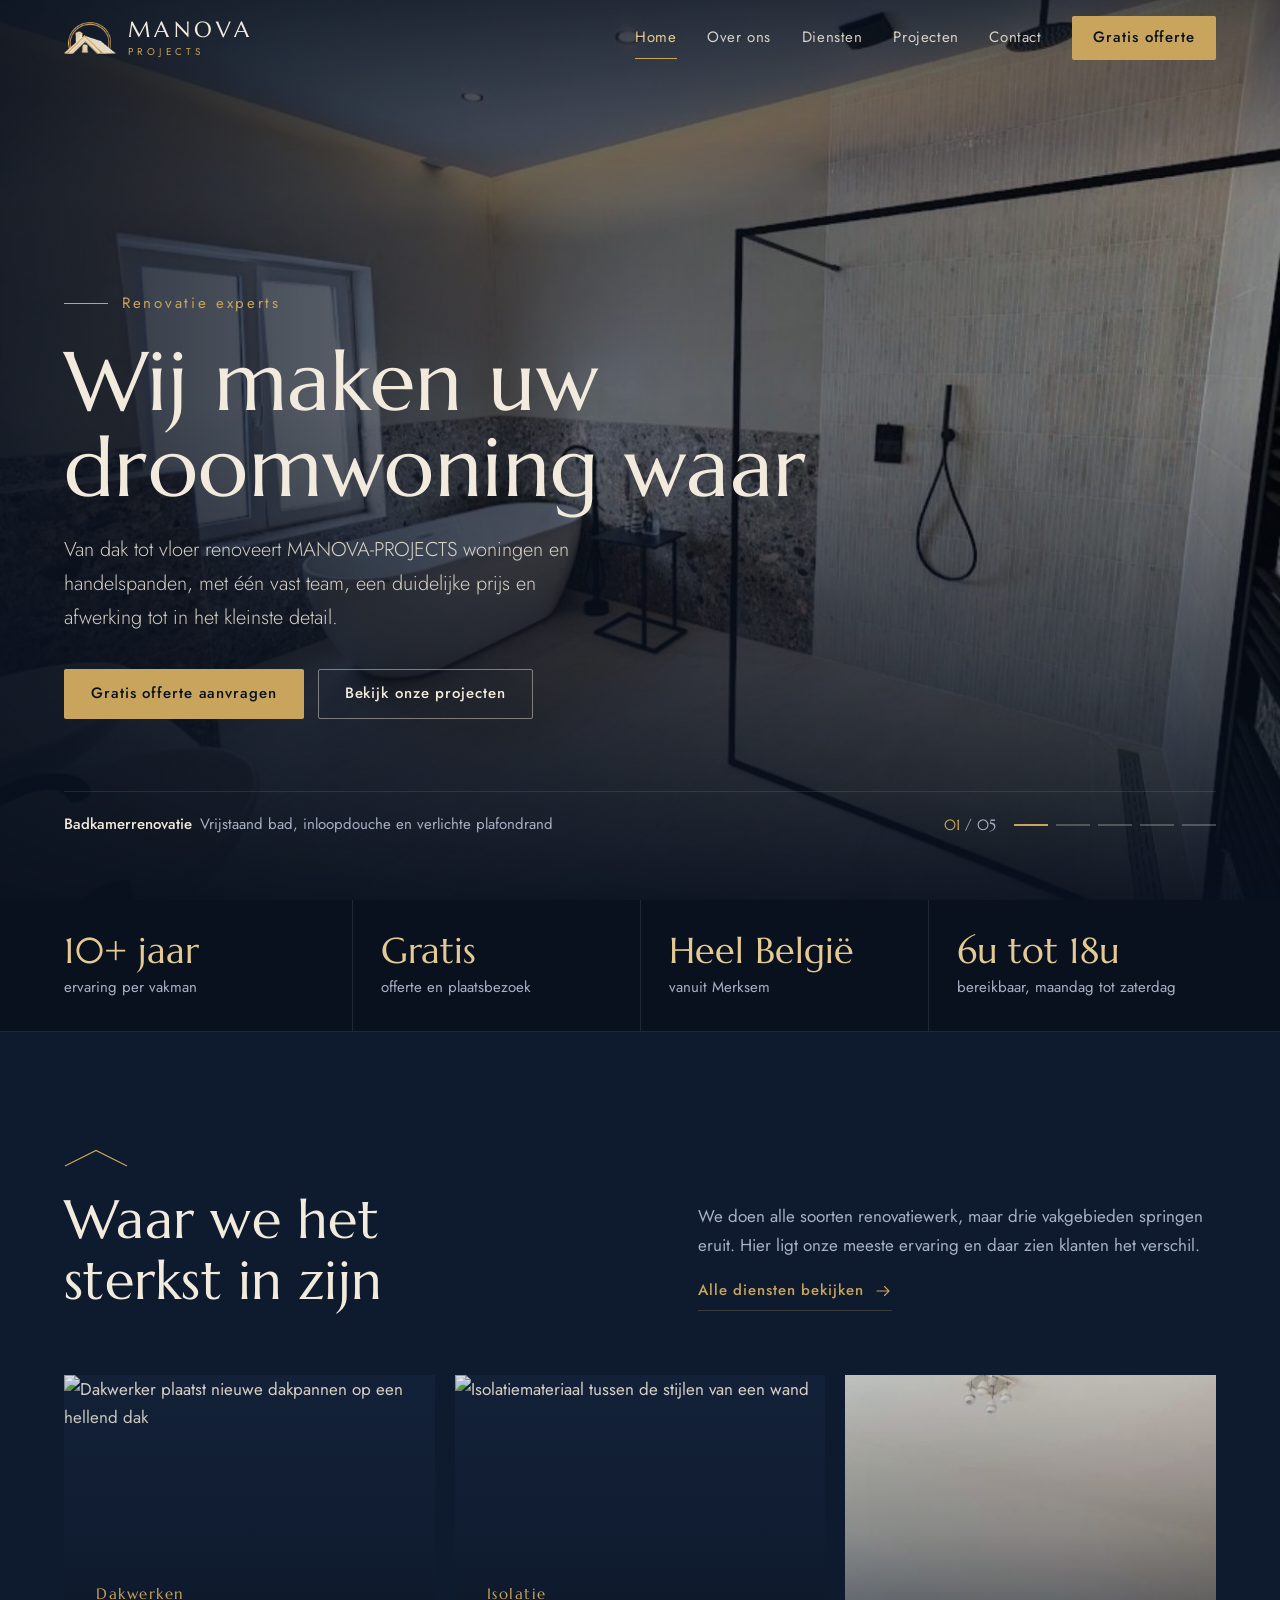
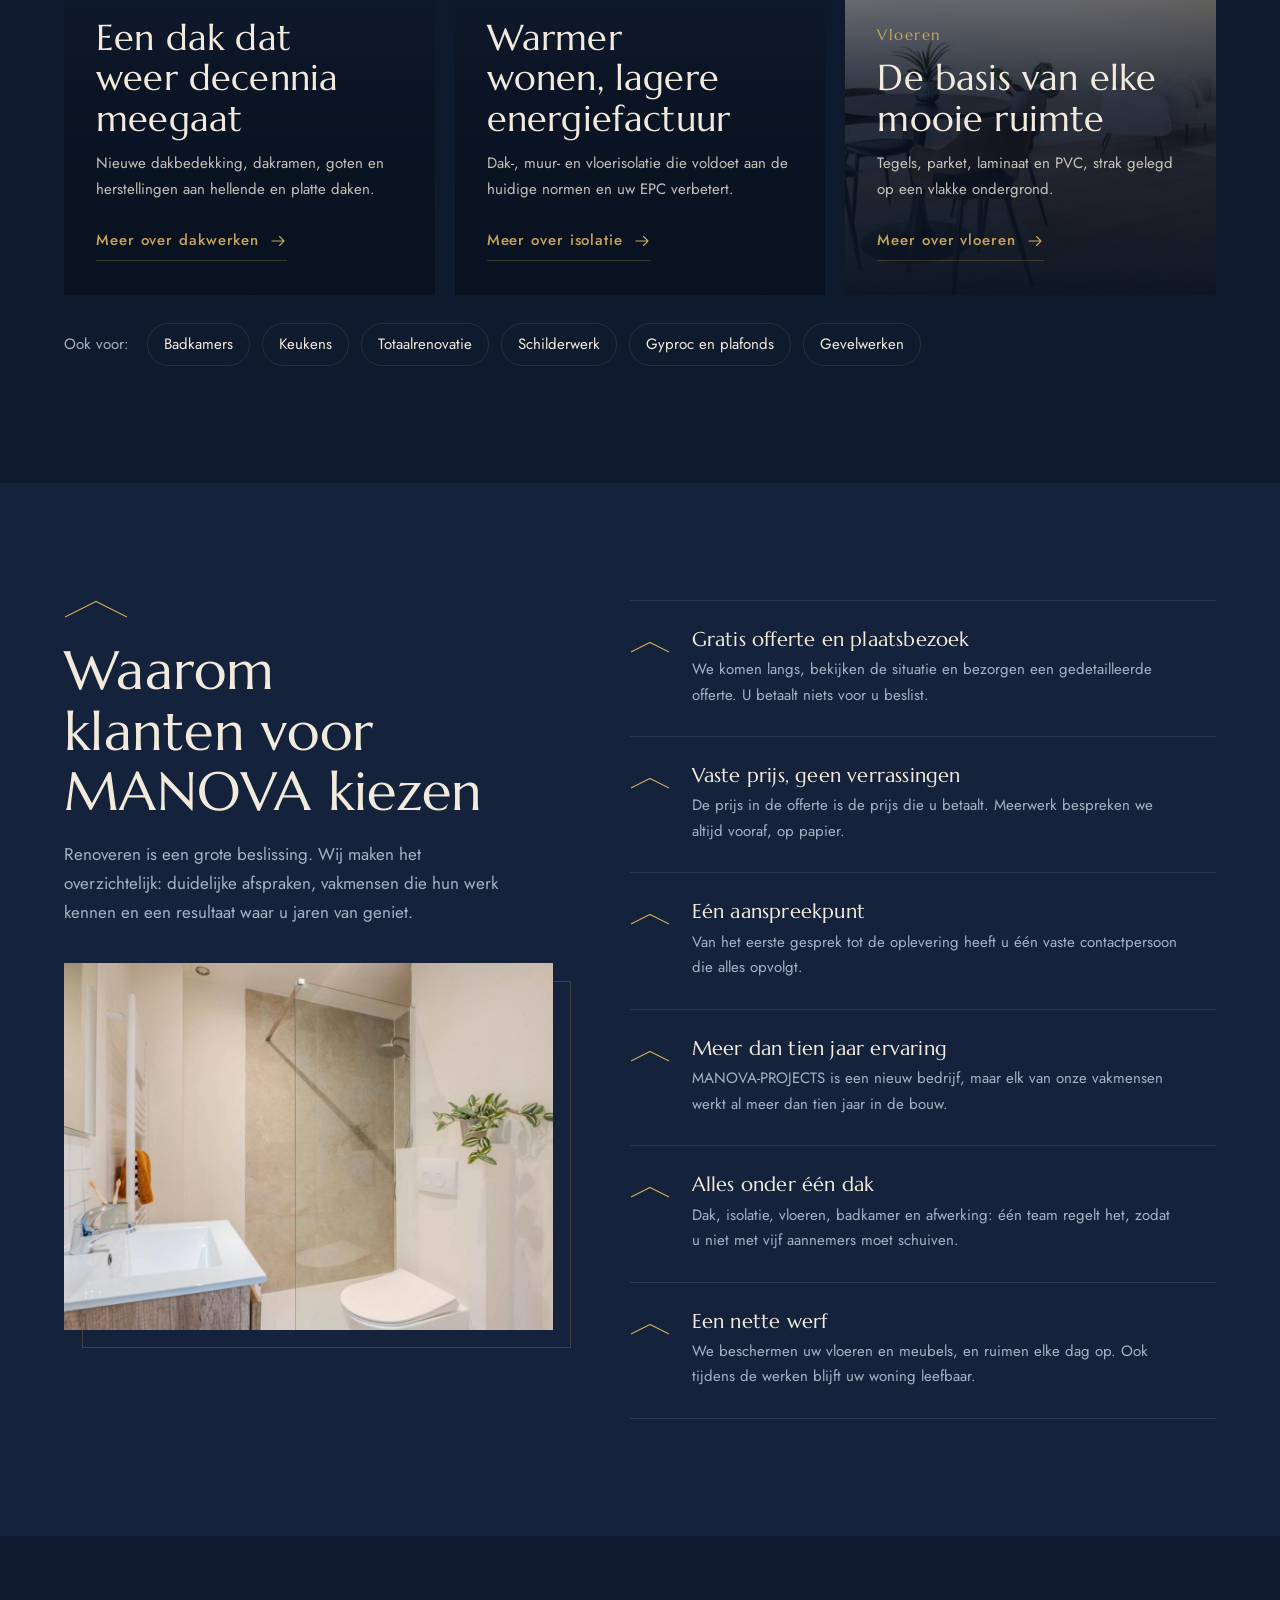
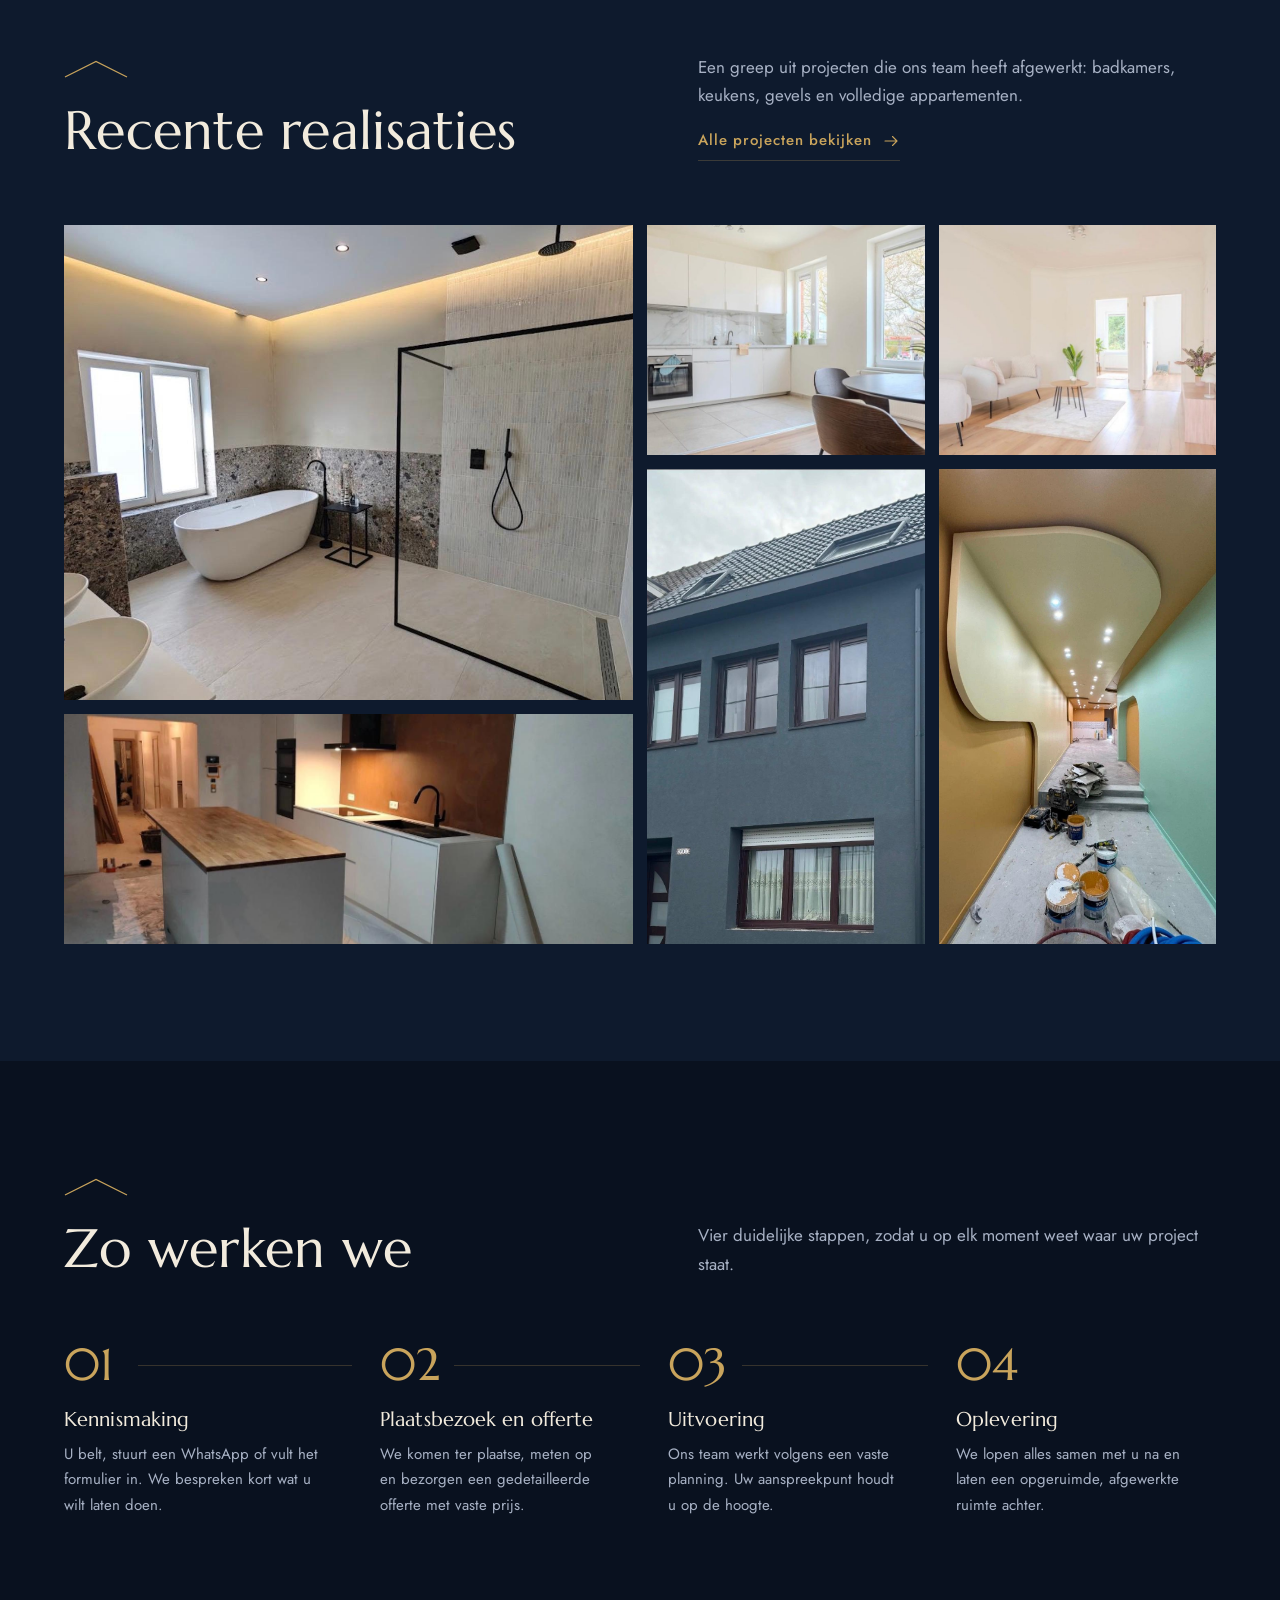
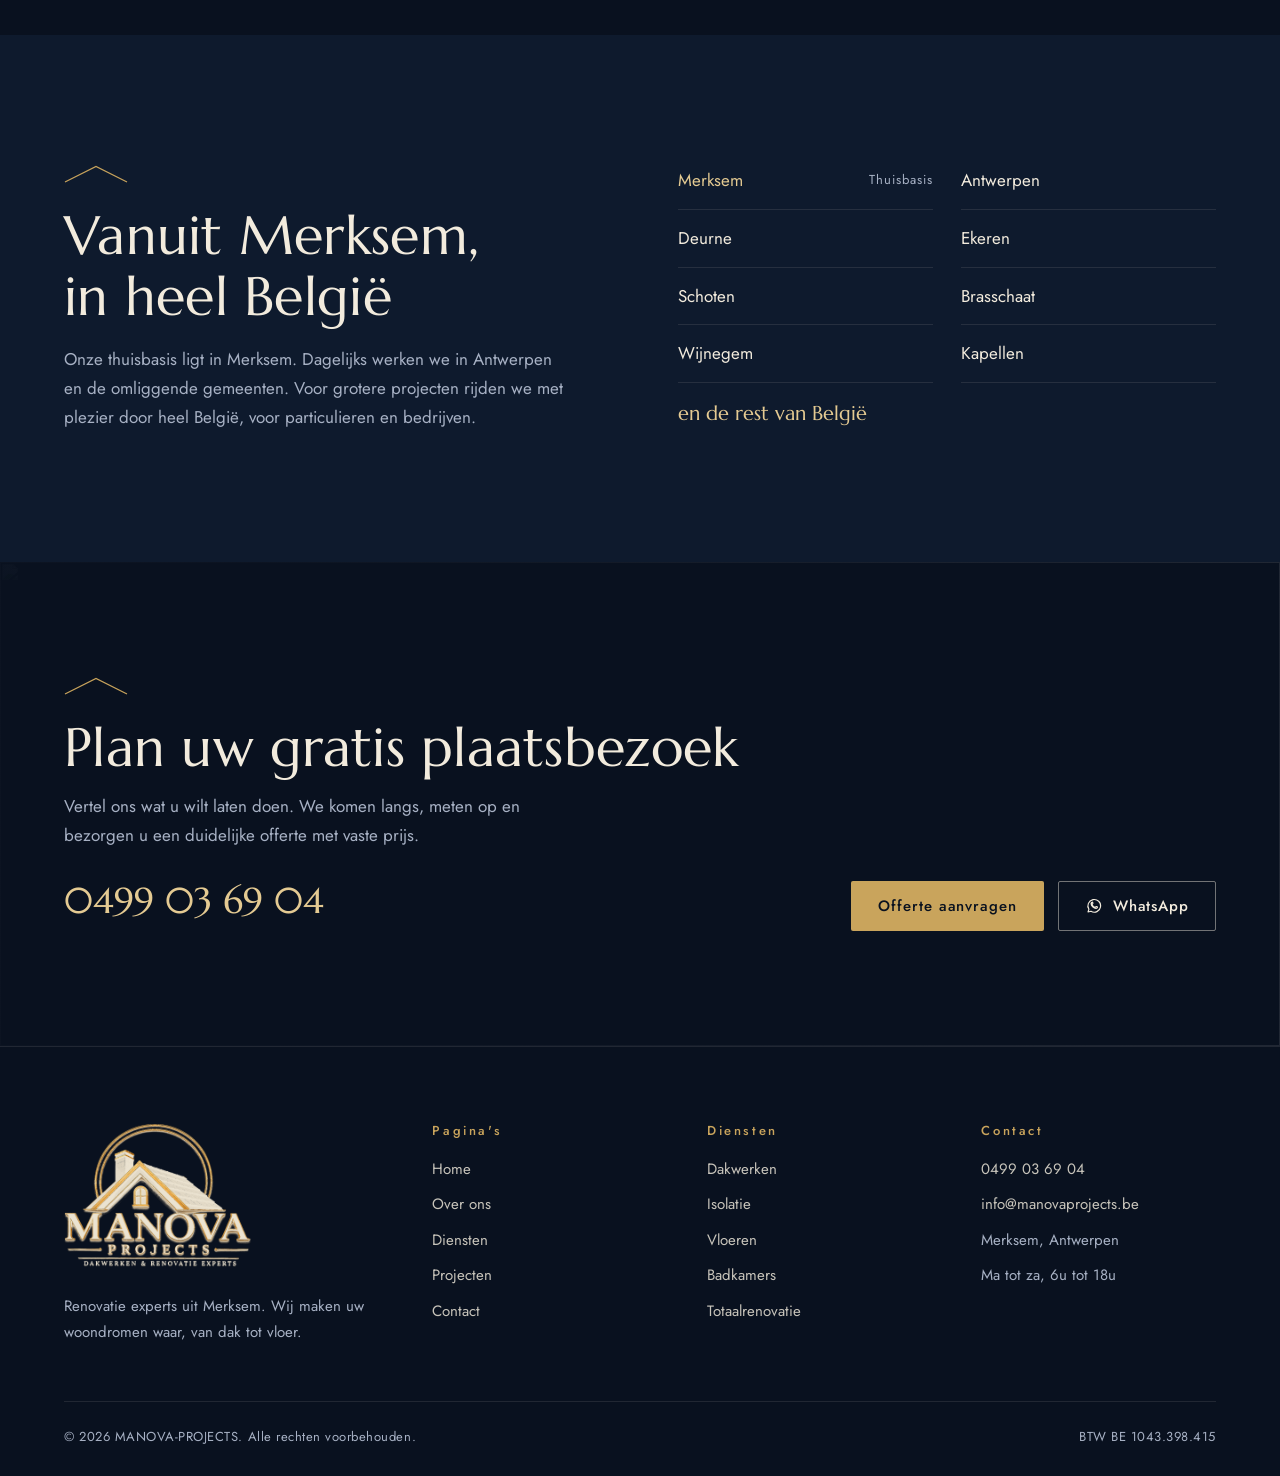
==== commit 41f19445: "Add files via upload" ====
--- a/index.html
+++ b/index.html
@@ -19,7 +19,7 @@
 <link rel="preconnect" href="https://fonts.googleapis.com">
 <link rel="preconnect" href="https://fonts.gstatic.com" crossorigin>
 <link rel="stylesheet" href="https://fonts.googleapis.com/css2?family=Jost:wght@300;400;500&family=Marcellus&display=swap">
-<link rel="stylesheet" href="style.css?v=2">
+<link rel="stylesheet" href="style.css?v=3">
 <script type="application/ld+json">
 {
   "@context": "https://schema.org",
@@ -38,7 +38,7 @@
 }
 </script>
 </head>
-<body class="page-home">
+<body>
 <a class="skip-link" href="#inhoud">Naar de inhoud</a>
 
 <header class="site-header">
@@ -125,7 +125,7 @@
 
     <div class="spotlight">
       <a class="spot reveal" href="diensten.html#dakwerken">
-        <img src="images/dakwerk-dakpannen-leggen.jpg" alt="Dakwerker plaatst nieuwe dakpannen op een hellend dak" width="1600" height="1067" loading="lazy" decoding="async" data-fallback="https://images.unsplash.com/photo-1745478433539-90d9a2e8579e?auto=format&amp;fit=crop&amp;w=1600&amp;q=80">
+        <img src="https://images.unsplash.com/photo-1745478433539-90d9a2e8579e?auto=format&amp;fit=crop&amp;w=1600&amp;q=80" alt="Dakwerker plaatst nieuwe dakpannen op een hellend dak" width="1600" height="1067" loading="lazy" decoding="async">
         <div class="spot-body">
           <span class="spot-num">Dakwerken</span>
           <h3>Een dak dat weer decennia meegaat</h3>
@@ -134,7 +134,7 @@
         </div>
       </a>
       <a class="spot reveal" data-delay="1" href="diensten.html#isolatie">
-        <img src="images/isolatie-glaswol-wand.jpg" alt="Isolatiemateriaal tussen de stijlen van een wand" width="1600" height="1067" loading="lazy" decoding="async" data-fallback="https://images.unsplash.com/photo-1607400201889-565b1ee75f8e?auto=format&amp;fit=crop&amp;w=1600&amp;q=80">
+        <img src="https://images.unsplash.com/photo-1607400201889-565b1ee75f8e?auto=format&amp;fit=crop&amp;w=1600&amp;q=80" alt="Isolatiemateriaal tussen de stijlen van een wand" width="1600" height="1067" loading="lazy" decoding="async">
         <div class="spot-body">
           <span class="spot-num">Isolatie</span>
           <h3>Warmer wonen, lagere energiefactuur</h3>
@@ -249,7 +249,7 @@
 </section>
 
 <section class="cta-band" aria-labelledby="cta-titel">
-  <img src="images/dakwerk-antraciet-dakpannen.jpg" alt="" width="1800" height="1200" loading="lazy" decoding="async" data-fallback="https://images.unsplash.com/photo-1518736346281-76873166a64a?auto=format&amp;fit=crop&amp;w=1800&amp;q=80">
+  <img src="https://images.unsplash.com/photo-1518736346281-76873166a64a?auto=format&amp;fit=crop&amp;w=1800&amp;q=80" alt="" width="1800" height="1200" loading="lazy" decoding="async">
   <div class="wrap cta-inner reveal">
     <div>
       <svg class="gable" viewBox="0 0 64 18" aria-hidden="true"><path d="M1 17 32 1.5 63 17" fill="none" stroke="currentColor" stroke-width="1.2"/></svg>
@@ -316,6 +316,6 @@
   <a class="is-primary" href="contact.html"><svg viewBox="0 0 24 24" fill="none" stroke="currentColor" stroke-width="1.5" stroke-linecap="round" stroke-linejoin="round" aria-hidden="true"><path d="M6 3h8l4 4v14H6Z"/><path d="M14 3v4h4M9 12h6M9 16h6"/></svg>Offerte</a>
 </nav>
 
-<script src="script.js?v=2"></script>
+<script src="script.js?v=3"></script>
 </body>
 </html>
--- a/style.css
+++ b/style.css
@@ -70,7 +70,7 @@
 button, input, select, textarea { font: inherit; color: inherit; }
 button { cursor: pointer; }
 
-h1, h2, h3, h4 {
+h1, h2, h3 {
   font-family: var(--display);
   font-weight: 400;
   line-height: 1.12;
@@ -124,7 +124,6 @@
   white-space: nowrap;
 }
 .btn svg { width: 18px; height: 18px; flex: none; }
-.btn:disabled { opacity: .7; cursor: wait; }
 
 .btn-gold { background: var(--gold); color: var(--ink); }
 .btn-gold:hover { background: var(--gold-2); }
@@ -1049,10 +1048,10 @@
   border-color: var(--gold);
   background-color: #182844;
 }
-.field.has-error input,
-.field.has-error select,
-.field.has-error textarea { border-color: #D98A7A; }
-.field-error { font-size: var(--fs-xs); color: #E6A596; min-height: 0; }
+/* rode rand pas na invullen, via de ingebouwde browsercontrole */
+.field input:user-invalid,
+.field select:user-invalid,
+.field textarea:user-invalid { border-color: #D98A7A; }
 
 .field .check {
   display: flex;
@@ -1081,19 +1080,7 @@
   background-image: url("data:image/svg+xml,%3Csvg xmlns='http://www.w3.org/2000/svg' viewBox='0 0 16 16'%3E%3Cpath d='M3 8.5l3.2 3L13 4.5' fill='none' stroke='%2309111F' stroke-width='2'/%3E%3C/svg%3E");
 }
 
-.form-foot {
-  display: flex;
-  flex-wrap: wrap;
-  align-items: center;
-  gap: 18px 24px;
-}
-.form-status {
-  font-size: var(--fs-sm);
-  color: var(--mist);
-}
-.form-status.is-ok { color: #A9D3A1; }
-.form-status.is-error { color: #E6A596; }
-.hp { position: absolute; left: -9999px; }
+.hp { display: none; }
 
 .contact-card {
   background: var(--navy-2);
@@ -1200,14 +1187,6 @@
 .mobile-bar a svg { width: 18px; height: 18px; color: var(--gold); }
 .mobile-bar a.is-primary { background: var(--gold); border-color: var(--gold); color: var(--ink); }
 .mobile-bar a.is-primary svg { color: var(--ink); }
-
-/* ---------- Ontbrekende foto (stockfoto nog niet gedownload) ---------- */
-.img-missing {
-  background:
-    linear-gradient(135deg, transparent 49.6%, var(--line) 49.8%, var(--line) 50.2%, transparent 50.4%),
-    var(--navy-2);
-}
-.img-missing img { opacity: 0; }
 
 /* ---------- Scroll-animatie ---------- */
 .js .reveal {
@@ -1337,7 +1316,7 @@
   .tile-caption span { display: none; }
 
   .form { grid-template-columns: minmax(0, 1fr); }
-  .form-foot .btn { width: 100%; }
+  .form .btn { width: 100%; }
 
   .footer-grid { grid-template-columns: minmax(0, 1fr); gap: 36px; }
   .lb-prev, .lb-next { top: auto; bottom: -4px; transform: none; }
